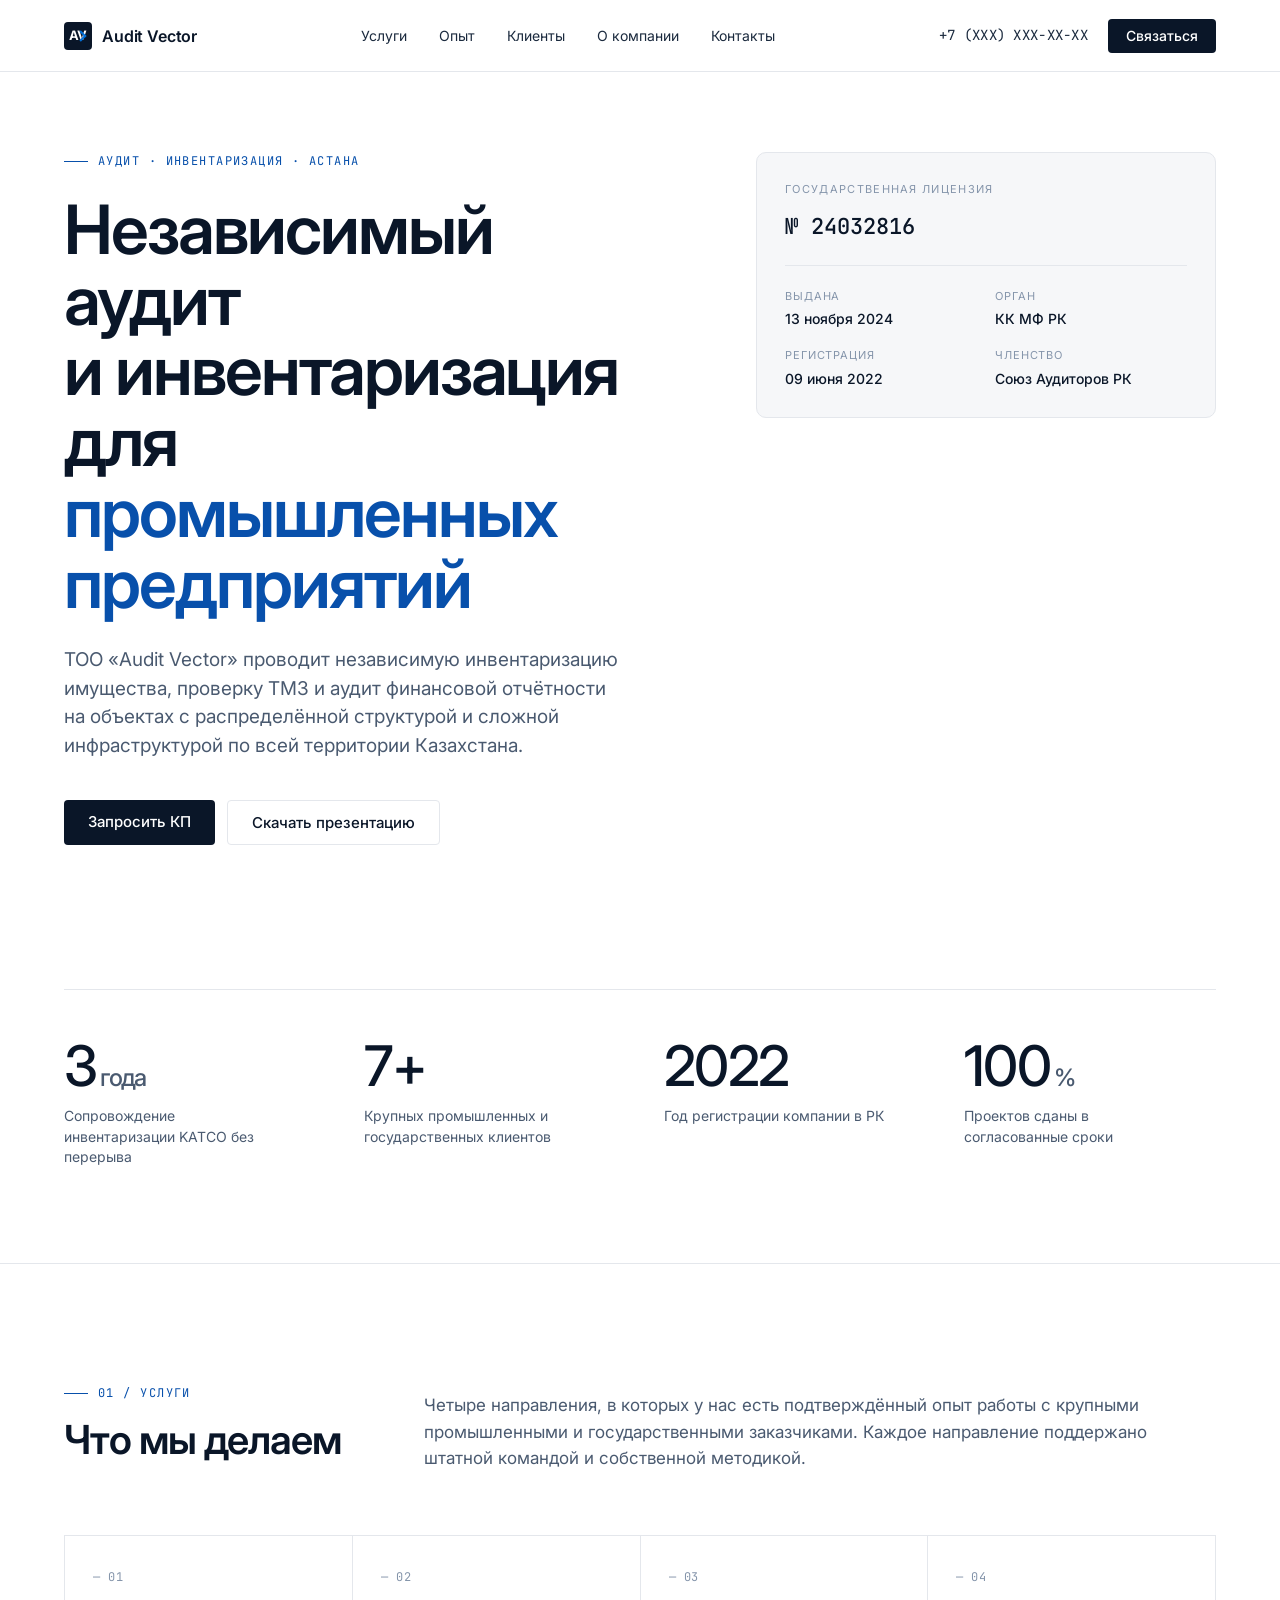
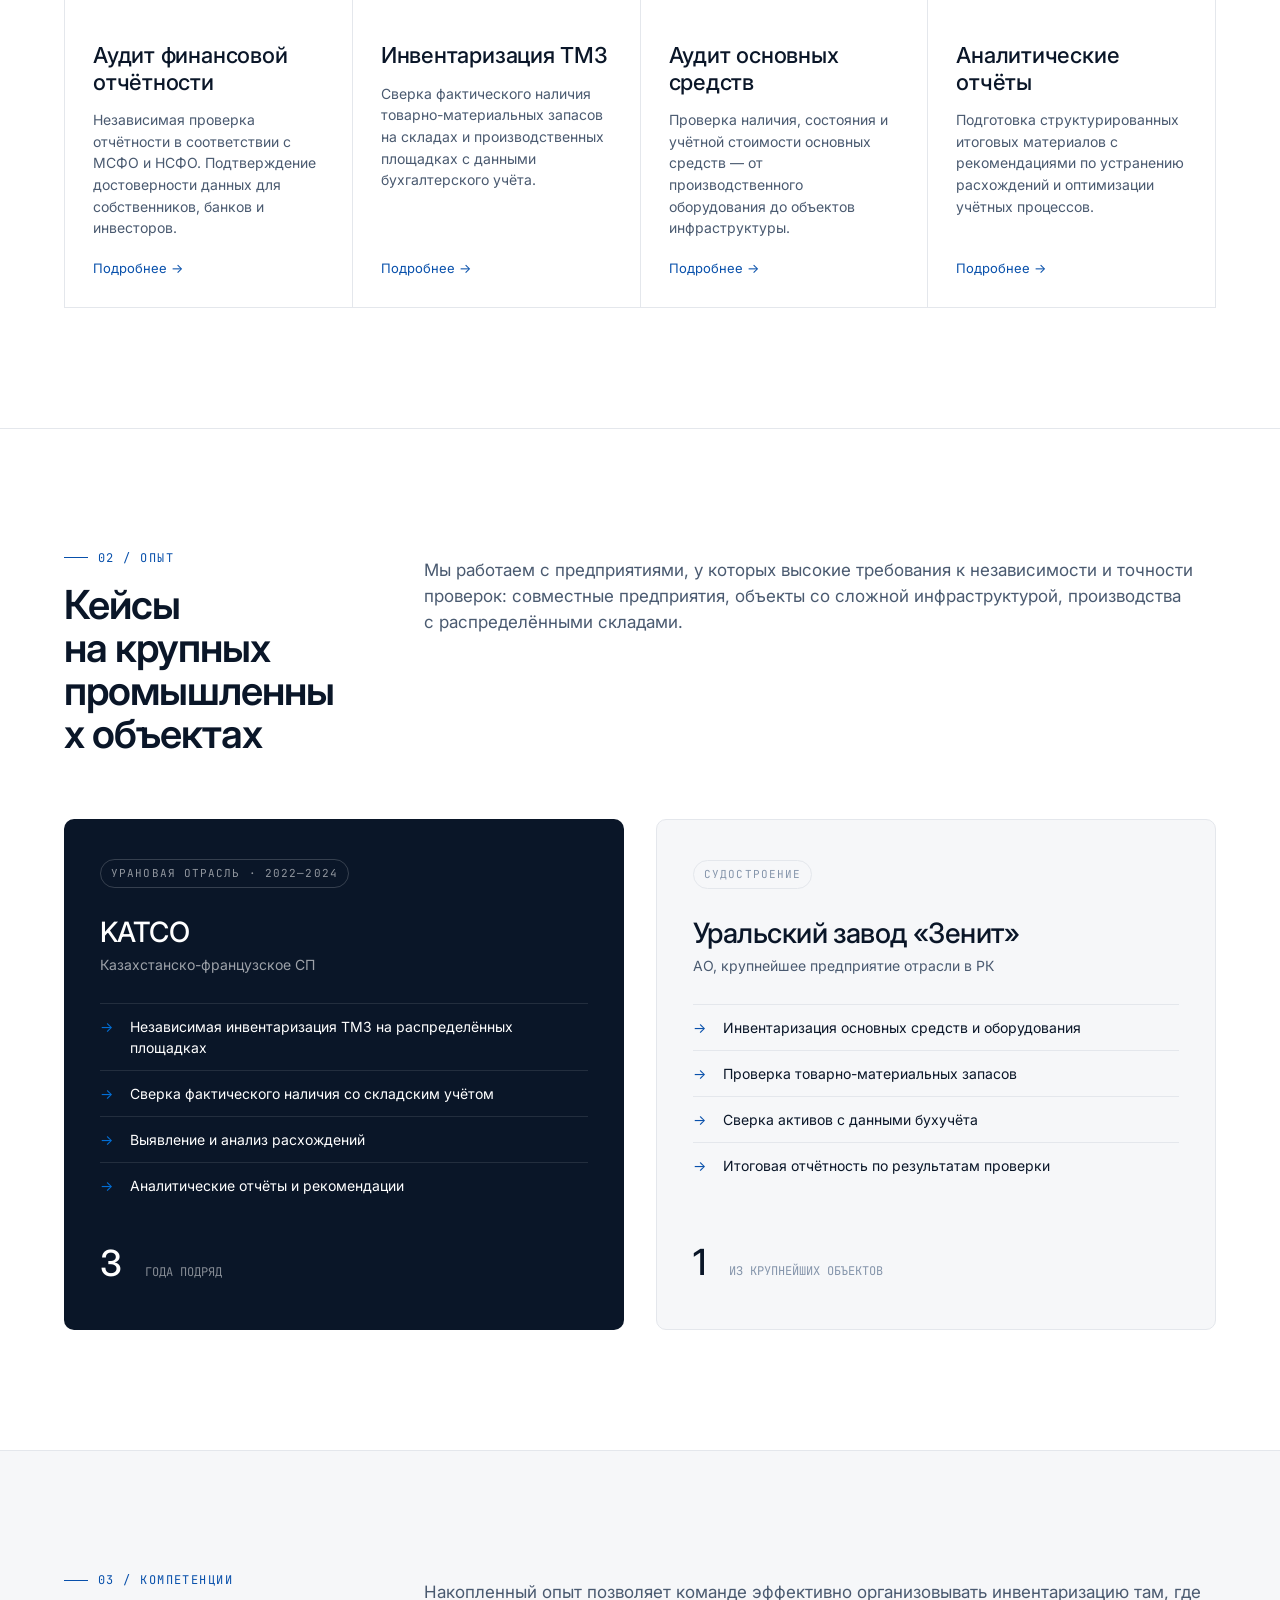
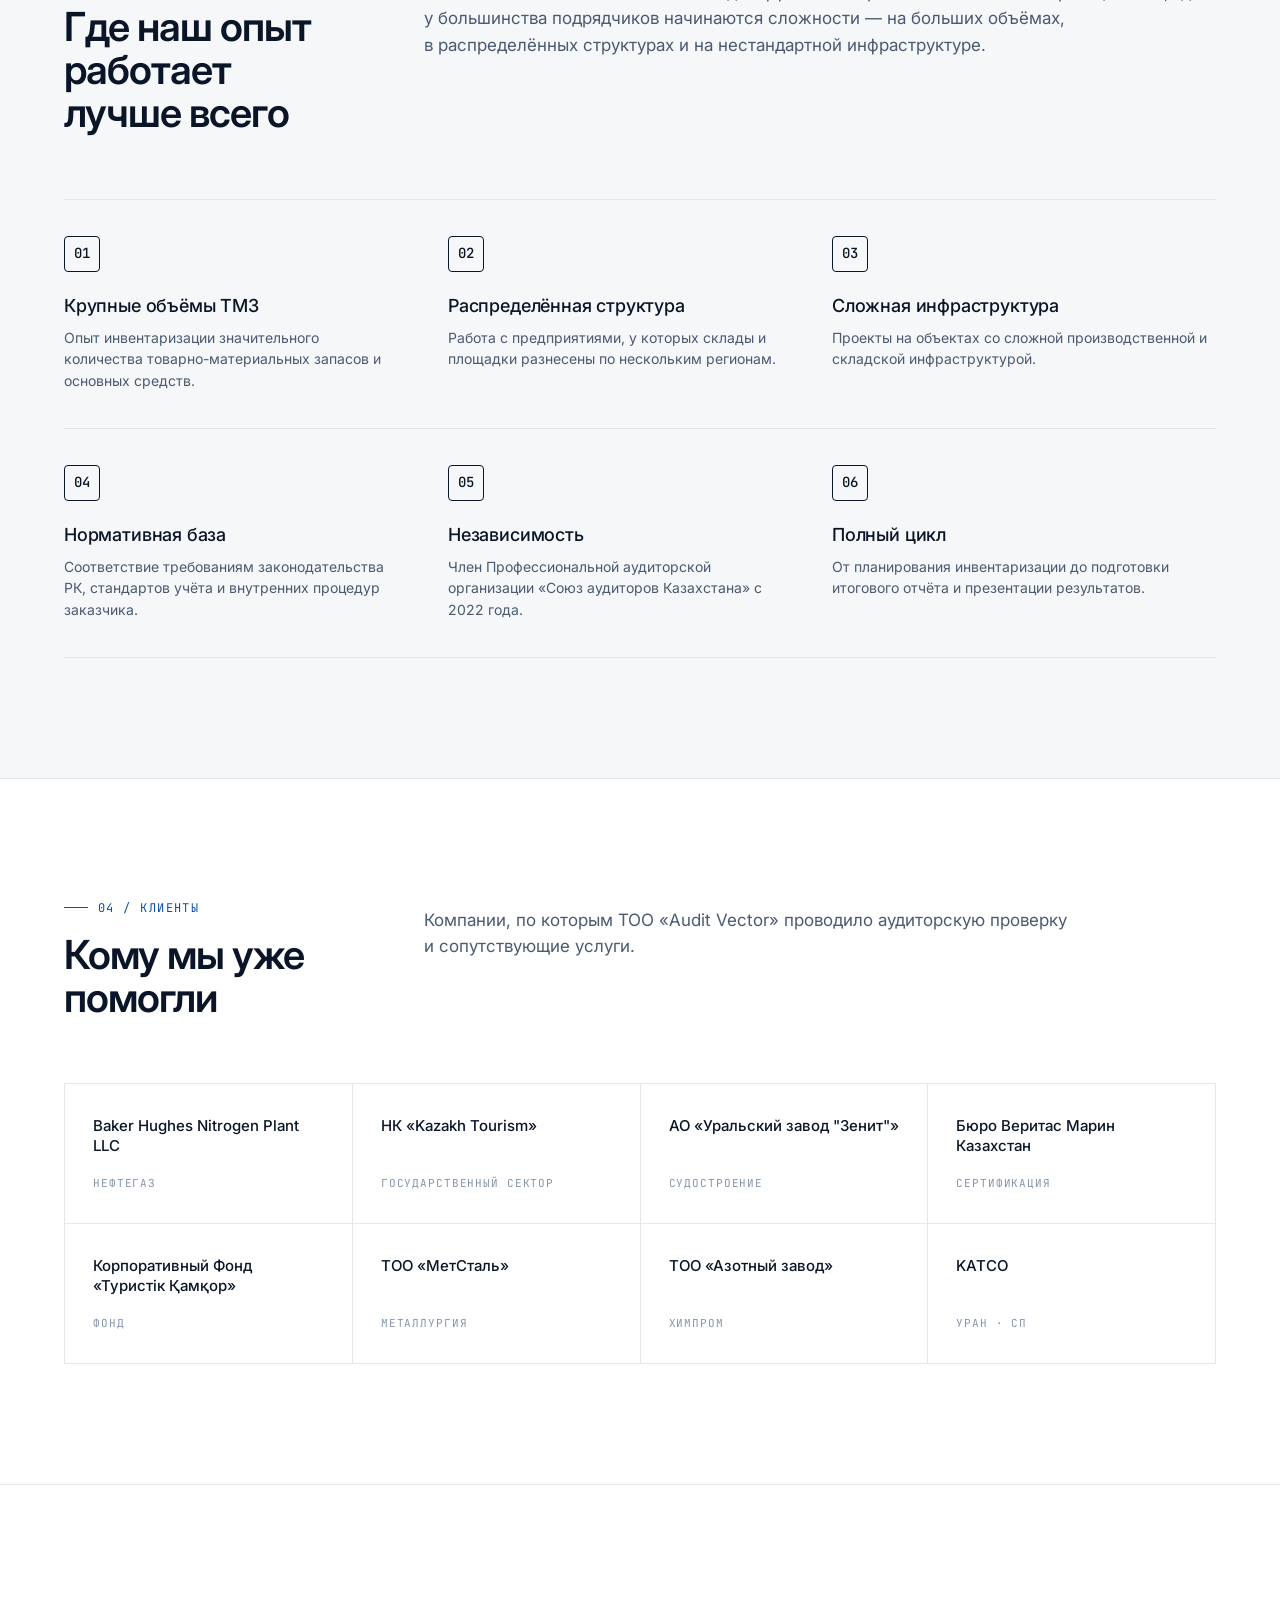
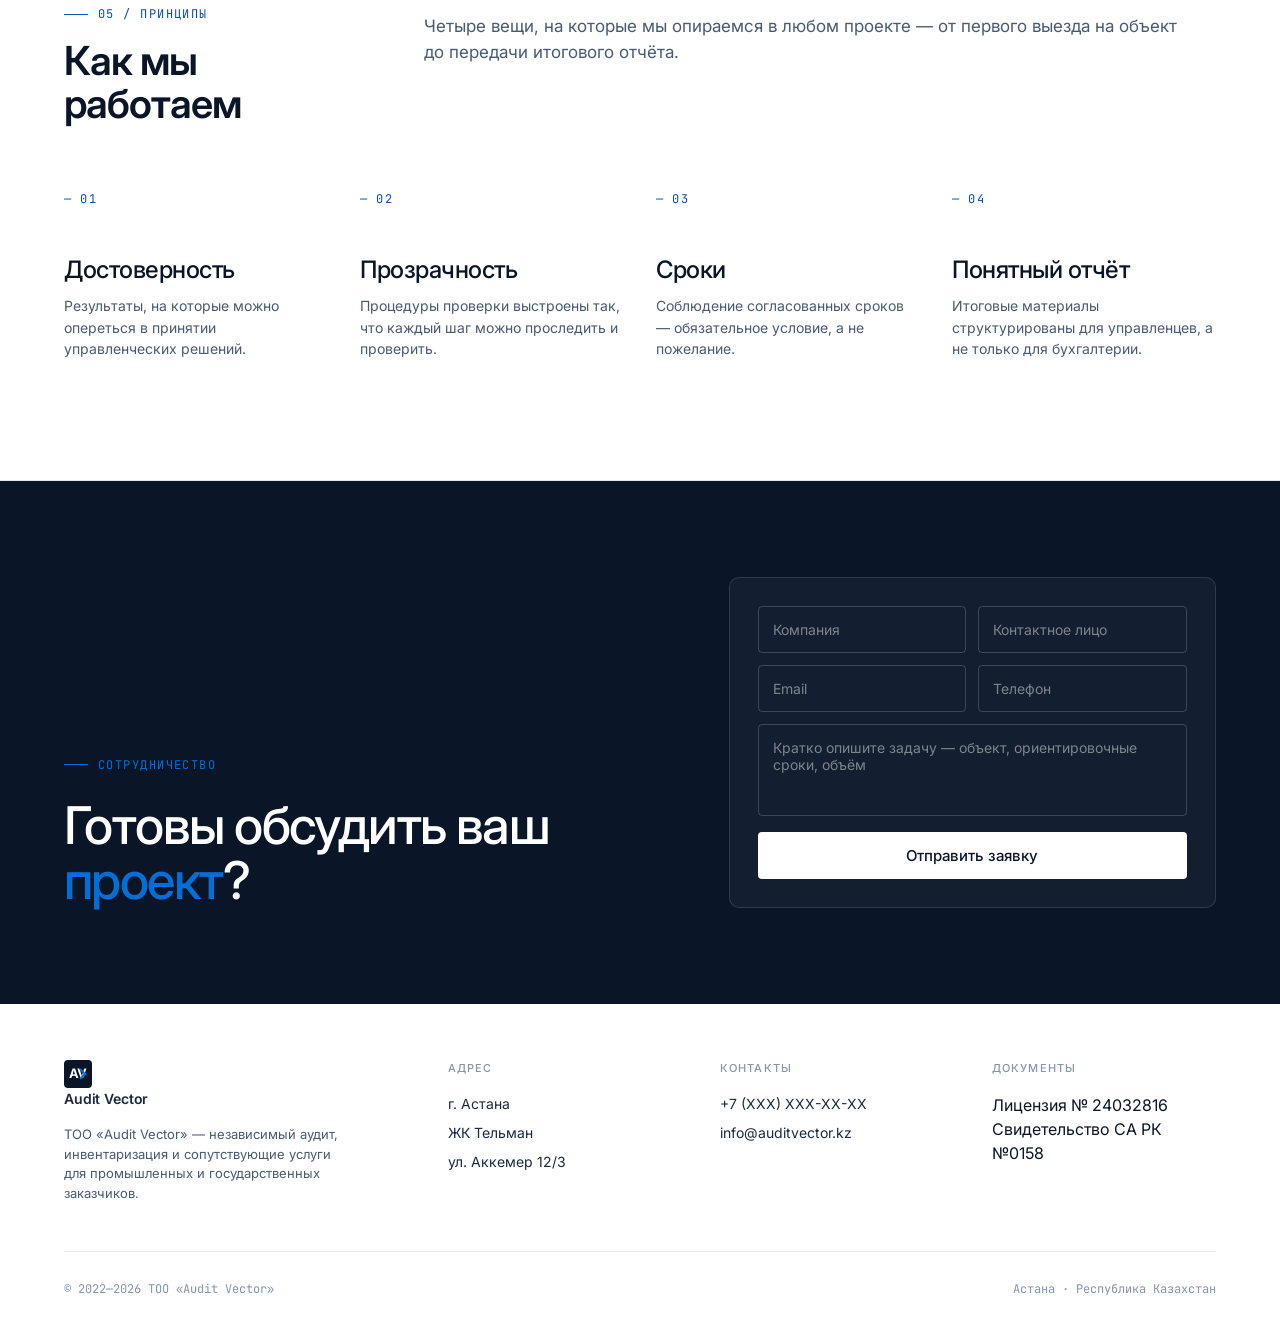
==== index.html @ fa6d263d "Add production landing page for Audit Vector" ====
<!doctype html>
<html lang="ru">
<head>
<meta charset="utf-8" />
<meta name="viewport" content="width=device-width, initial-scale=1" />
<title>Audit Vector — Независимый аудит и инвентаризация</title>
<meta name="description" content="ТОО «Audit Vector» — независимая инвентаризация имущества, проверка ТМЗ и аудит финансовой отчётности на крупных промышленных объектах в Казахстане." />
<link rel="preconnect" href="https://fonts.googleapis.com">
<link rel="preconnect" href="https://fonts.gstatic.com" crossorigin>
<link rel="stylesheet" href="https://fonts.googleapis.com/css2?family=Inter:wght@400;500;600;700&family=JetBrains+Mono:wght@400;500&display=swap">
<style>
/* ============ TOKENS ============ */
:root {
  --ink:       #0A1628;
  --ink-2:     #1B2A3E;
  --ink-3:     #4A5A70;
  --ink-4:     #8595AB;
  --line:      #E4E7EC;
  --line-2:    #F0F2F5;
  --bg:        #FFFFFF;
  --surface:   #F6F7F9;
  --surface-2: #ECEFF3;
  --brand:     oklch(0.45 0.16 258);
  --brand-2:   oklch(0.55 0.18 255);
  --brand-soft:oklch(0.96 0.02 258);
  --radius:    4px;
  --radius-lg: 10px;
}

/* ============ RESET ============ */
*, *::before, *::after { box-sizing: border-box; margin: 0; padding: 0; }
html { scroll-behavior: smooth; }
body {
  font-family: 'Inter', system-ui, sans-serif;
  font-size: 16px;
  line-height: 1.5;
  color: var(--ink);
  background: var(--bg);
  -webkit-font-smoothing: antialiased;
}
a { color: inherit; text-decoration: none; }
ul { list-style: none; }
button { cursor: pointer; font-family: inherit; }
img { display: block; max-width: 100%; }

.mono {
  font-family: 'JetBrains Mono', ui-monospace, monospace;
  font-feature-settings: "ss01";
  letter-spacing: 0.02em;
}

/* ============ SHARED COMPONENTS ============ */
.eyebrow {
  font-family: 'JetBrains Mono', monospace;
  font-size: 12px;
  color: var(--brand);
  text-transform: uppercase;
  letter-spacing: 0.12em;
  display: flex;
  align-items: center;
  gap: 10px;
}
.eyebrow::before {
  content: "";
  width: 24px;
  height: 1px;
  background: var(--brand);
  flex-shrink: 0;
}

.btn-primary {
  background: var(--ink);
  color: #fff;
  font-size: 14px;
  font-weight: 500;
  padding: 10px 18px;
  border-radius: var(--radius);
  border: none;
  line-height: 1;
  transition: opacity 0.15s;
}
.btn-primary:hover { opacity: 0.85; }

.btn-ghost {
  background: transparent;
  color: var(--ink);
  font-size: 14px;
  font-weight: 500;
  padding: 10px 18px;
  border-radius: var(--radius);
  border: 1px solid var(--line);
  line-height: 1;
  transition: border-color 0.15s;
}
.btn-ghost:hover { border-color: var(--ink-3); }

.logo {
  display: flex;
  align-items: center;
  gap: 10px;
  font-weight: 600;
  font-size: 16px;
  letter-spacing: -0.01em;
  white-space: nowrap;
}
.logo .mark {
  width: 28px;
  height: 28px;
  background: var(--ink);
  border-radius: 4px;
  display: grid;
  place-items: center;
  color: #fff;
  font-weight: 700;
  font-size: 13px;
  letter-spacing: -0.04em;
  position: relative;
  flex-shrink: 0;
}
.logo .mark::after {
  content: "";
  position: absolute;
  width: 8px;
  height: 8px;
  border-right: 2px solid var(--brand-2);
  border-top: 2px solid var(--brand-2);
  transform: rotate(45deg) translate(2px, -2px);
}

/* ============ HEADER ============ */
.site-header {
  height: 72px;
  border-bottom: 1px solid var(--line);
  padding: 0 64px;
  display: flex;
  align-items: center;
  justify-content: space-between;
  background: var(--bg);
  position: sticky;
  top: 0;
  z-index: 100;
}

.site-nav {
  display: flex;
  gap: 32px;
  font-size: 14px;
  color: var(--ink-2);
}
.site-nav a:hover { color: var(--brand); }

.header-right {
  display: flex;
  align-items: center;
  gap: 20px;
}
.header-phone {
  font-size: 14px;
  color: var(--ink-2);
  font-variant-numeric: tabular-nums;
  font-family: 'JetBrains Mono', monospace;
}

.mobile-burger {
  display: none;
  width: 36px;
  height: 36px;
  border-radius: var(--radius);
  border: 1px solid var(--line);
  background: var(--bg);
  flex-direction: column;
  align-items: center;
  justify-content: center;
  gap: 4px;
}
.mobile-burger span {
  display: block;
  width: 16px;
  height: 1.5px;
  background: var(--ink);
}

/* ============ HERO ============ */
.hero {
  padding: 80px 64px 96px;
  display: grid;
  grid-template-columns: minmax(0, 1fr) 460px;
  gap: 80px;
  border-bottom: 1px solid var(--line);
}

.hero-eyebrow { margin-bottom: 24px; }

.hero h1 {
  font-size: 68px;
  line-height: 1.04;
  letter-spacing: -0.03em;
  font-weight: 600;
  margin-bottom: 28px;
  text-wrap: balance;
}
.hero h1 em {
  font-style: normal;
  color: var(--brand);
}

.hero .lead {
  font-size: 19px;
  line-height: 1.5;
  color: var(--ink-3);
  max-width: 580px;
  margin-bottom: 40px;
}

.hero-ctas {
  display: flex;
  gap: 12px;
}
.hero-ctas .btn-primary,
.hero-ctas .btn-ghost {
  padding: 14px 24px;
  font-size: 15px;
}

/* License card */
.lic-card {
  border: 1px solid var(--line);
  border-radius: var(--radius-lg);
  padding: 28px;
  background: var(--surface);
  align-self: start;
}
.lic-card .lbl {
  font-size: 11px;
  color: var(--ink-4);
  text-transform: uppercase;
  letter-spacing: 0.12em;
  margin-bottom: 12px;
}
.lic-card .num {
  font-family: 'JetBrains Mono', monospace;
  font-size: 22px;
  font-weight: 500;
}
.lic-rows {
  display: grid;
  grid-template-columns: 1fr 1fr;
  gap: 18px;
  margin-top: 22px;
  padding-top: 22px;
  border-top: 1px solid var(--line);
}
.lic-rows .k {
  font-size: 11px;
  color: var(--ink-4);
  text-transform: uppercase;
  letter-spacing: 0.08em;
  margin-bottom: 4px;
}
.lic-rows .v {
  font-size: 14px;
  color: var(--ink);
  font-weight: 500;
}

/* Stats row */
.hero-stats {
  margin-top: 64px;
  padding-top: 48px;
  border-top: 1px solid var(--line);
  display: grid;
  grid-template-columns: repeat(4, 1fr);
  gap: 48px;
  grid-column: 1 / -1;
}
.stat .n {
  font-size: 56px;
  font-weight: 500;
  letter-spacing: -0.03em;
  line-height: 1;
}
.stat .n .unit {
  font-size: 24px;
  color: var(--ink-3);
  margin-left: 4px;
}
.stat .lbl {
  margin-top: 12px;
  font-size: 14px;
  color: var(--ink-3);
  max-width: 220px;
  line-height: 1.45;
}

/* ============ SECTION BASE ============ */
.section {
  padding: 120px 64px;
  border-bottom: 1px solid var(--line);
}

.section-head {
  display: grid;
  grid-template-columns: 280px minmax(0, 1fr);
  gap: 80px;
  margin-bottom: 64px;
}
.section-head .eyebrow { margin-bottom: 16px; }
.section-head h2 {
  font-size: 40px;
  line-height: 1.08;
  letter-spacing: -0.025em;
  font-weight: 600;
  overflow-wrap: break-word;
}
.section-head .desc {
  font-size: 17px;
  color: var(--ink-3);
  line-height: 1.55;
  padding-top: 8px;
}

/* ============ SERVICES ============ */
.services-grid {
  display: grid;
  grid-template-columns: repeat(4, 1fr);
  border-top: 1px solid var(--line);
  border-left: 1px solid var(--line);
}
.service-card {
  padding: 32px 28px 28px;
  border-right: 1px solid var(--line);
  border-bottom: 1px solid var(--line);
  display: flex;
  flex-direction: column;
  min-height: 280px;
}
.service-card .num {
  font-family: 'JetBrains Mono', monospace;
  font-size: 12px;
  color: var(--ink-4);
  letter-spacing: 0.05em;
}
.service-card h3 {
  font-size: 22px;
  font-weight: 500;
  letter-spacing: -0.01em;
  margin: 56px 0 14px;
  line-height: 1.2;
}
.service-card p {
  font-size: 14px;
  color: var(--ink-3);
  line-height: 1.55;
  flex: 1;
}
.service-card .more {
  margin-top: 20px;
  font-size: 13px;
  color: var(--brand);
  display: flex;
  align-items: center;
  gap: 6px;
}

/* ============ CASES ============ */
.cases-grid {
  display: grid;
  grid-template-columns: 1fr 1fr;
  gap: 32px;
}
.case-card {
  background: var(--ink);
  color: #fff;
  border-radius: var(--radius-lg);
  padding: 40px 36px;
  display: flex;
  flex-direction: column;
  min-height: 380px;
}
.case-card.light {
  background: var(--surface);
  color: var(--ink);
  border: 1px solid var(--line);
}
.case-card .tag {
  font-family: 'JetBrains Mono', monospace;
  font-size: 11px;
  letter-spacing: 0.1em;
  text-transform: uppercase;
  color: rgba(255,255,255,0.55);
  border: 1px solid rgba(255,255,255,0.18);
  padding: 5px 10px;
  border-radius: 999px;
  align-self: flex-start;
}
.case-card.light .tag { color: var(--ink-4); border-color: var(--line); }

.case-card h3 {
  font-size: 28px;
  font-weight: 500;
  letter-spacing: -0.02em;
  margin: 28px 0 6px;
  line-height: 1.15;
}
.case-card .sub {
  font-size: 14px;
  color: rgba(255,255,255,0.6);
  margin-bottom: 28px;
}
.case-card.light .sub { color: var(--ink-3); }

.case-card ul { }
.case-card li {
  font-size: 14px;
  line-height: 1.5;
  padding: 12px 0;
  border-top: 1px solid rgba(255,255,255,0.1);
  display: grid;
  grid-template-columns: 22px 1fr;
  gap: 8px;
}
.case-card.light li { border-top-color: var(--line); }
.case-card li::before {
  content: "→";
  color: var(--brand-2);
  font-size: 14px;
}
.case-card.light li::before { color: var(--brand); }

.case-card .meta {
  margin-top: auto;
  padding-top: 28px;
  display: flex;
  align-items: baseline;
  gap: 24px;
  font-family: 'JetBrains Mono', monospace;
  font-size: 12px;
  color: rgba(255,255,255,0.5);
}
.case-card.light .meta { color: var(--ink-4); }
.case-card .meta .big {
  font-family: 'Inter', sans-serif;
  font-size: 36px;
  font-weight: 500;
  color: #fff;
  letter-spacing: -0.02em;
}
.case-card.light .meta .big { color: var(--ink); }

/* ============ COMPETENCIES ============ */
.comp-section { background: var(--surface); }
.comp-grid {
  display: grid;
  grid-template-columns: repeat(3, 1fr);
  border-top: 1px solid var(--line);
}
.comp-item {
  padding: 36px 48px 36px 0;
  border-bottom: 1px solid var(--line);
}
.comp-item:nth-child(3n) { padding-right: 0; }
.comp-item .ico {
  width: 36px;
  height: 36px;
  border: 1px solid var(--ink);
  border-radius: 4px;
  display: grid;
  place-items: center;
  margin-bottom: 20px;
  font-family: 'JetBrains Mono', monospace;
  font-size: 14px;
  font-weight: 500;
}
.comp-item h4 {
  font-size: 18px;
  font-weight: 500;
  margin-bottom: 8px;
  letter-spacing: -0.01em;
}
.comp-item p {
  font-size: 14px;
  color: var(--ink-3);
  line-height: 1.55;
}

/* ============ CLIENTS ============ */
.clients-grid {
  display: grid;
  grid-template-columns: repeat(4, 1fr);
  border-top: 1px solid var(--line);
  border-left: 1px solid var(--line);
}
.client-cell {
  padding: 32px 28px;
  border-right: 1px solid var(--line);
  border-bottom: 1px solid var(--line);
  min-height: 140px;
  display: flex;
  flex-direction: column;
  justify-content: space-between;
}
.client-cell .name {
  font-size: 15px;
  font-weight: 500;
  line-height: 1.35;
  color: var(--ink);
}
.client-cell .ind {
  font-family: 'JetBrains Mono', monospace;
  font-size: 11px;
  color: var(--ink-4);
  text-transform: uppercase;
  letter-spacing: 0.08em;
  margin-top: 12px;
}

/* ============ PRINCIPLES ============ */
.princ-grid {
  display: grid;
  grid-template-columns: repeat(4, 1fr);
  gap: 32px;
}
.princ-item .num {
  font-family: 'JetBrains Mono', monospace;
  font-size: 12px;
  color: var(--brand);
  letter-spacing: 0.1em;
}
.princ-item h4 {
  font-size: 24px;
  font-weight: 500;
  letter-spacing: -0.02em;
  margin: 48px 0 12px;
  line-height: 1.15;
}
.princ-item p {
  font-size: 14px;
  color: var(--ink-3);
  line-height: 1.55;
}

/* ============ CTA ============ */
.cta-section {
  background: var(--ink);
  color: #fff;
  padding: 96px 64px;
}
.cta-inner {
  display: grid;
  grid-template-columns: minmax(0, 1.2fr) minmax(0, 1fr);
  gap: 80px;
  align-items: end;
}
.cta-section .eyebrow { color: var(--brand-2); }
.cta-section .eyebrow::before { background: var(--brand-2); }
.cta-inner h2 {
  font-size: 52px;
  line-height: 1.06;
  letter-spacing: -0.03em;
  font-weight: 500;
  margin-top: 24px;
  overflow-wrap: break-word;
}
.cta-inner h2 em { font-style: normal; color: var(--brand-2); }

.cta-form {
  background: rgba(255,255,255,0.04);
  border: 1px solid rgba(255,255,255,0.12);
  border-radius: var(--radius-lg);
  padding: 28px;
}
.cta-form .row {
  display: grid;
  grid-template-columns: 1fr 1fr;
  gap: 12px;
  margin-bottom: 12px;
}
.cta-form input,
.cta-form textarea {
  width: 100%;
  background: transparent;
  border: 1px solid rgba(255,255,255,0.18);
  color: #fff;
  font-family: 'Inter', sans-serif;
  font-size: 14px;
  padding: 14px;
  border-radius: var(--radius);
  outline: none;
  transition: border-color 0.15s;
}
.cta-form input:focus,
.cta-form textarea:focus { border-color: rgba(255,255,255,0.4); }
.cta-form input::placeholder,
.cta-form textarea::placeholder { color: rgba(255,255,255,0.45); }
.cta-form textarea {
  resize: none;
  height: 92px;
  margin-bottom: 16px;
  display: block;
}
.cta-form button {
  width: 100%;
  background: #fff;
  color: var(--ink);
  font-family: 'Inter', sans-serif;
  font-size: 15px;
  font-weight: 500;
  padding: 14px;
  border-radius: var(--radius);
  border: none;
  transition: opacity 0.15s;
}
.cta-form button:hover { opacity: 0.9; }

/* ============ FOOTER ============ */
.site-footer {
  padding: 56px 64px 40px;
  background: var(--bg);
}
.footer-top {
  display: grid;
  grid-template-columns: 1.5fr 1fr 1fr 1fr;
  gap: 48px;
  padding-bottom: 40px;
  border-bottom: 1px solid var(--line);
}
.footer-col h5 {
  font-size: 11px;
  text-transform: uppercase;
  letter-spacing: 0.1em;
  color: var(--ink-4);
  font-weight: 500;
  margin-bottom: 16px;
}
.footer-col p,
.footer-col a {
  display: block;
  font-size: 14px;
  color: var(--ink-2);
  margin-bottom: 8px;
}
.footer-col a:hover { color: var(--brand); }
.footer-col .tagline {
  margin-top: 16px;
  color: var(--ink-3);
  font-size: 13px;
  max-width: 320px;
  line-height: 1.5;
}

.footer-bot {
  padding-top: 28px;
  display: flex;
  justify-content: space-between;
  font-size: 12px;
  color: var(--ink-4);
  font-family: 'JetBrains Mono', monospace;
}

/* ============ MOBILE NAV DRAWER ============ */
.nav-drawer {
  display: none;
  position: fixed;
  inset: 0;
  z-index: 200;
}
.nav-drawer.open { display: block; }
.nav-drawer-backdrop {
  position: absolute;
  inset: 0;
  background: rgba(10,22,40,0.5);
}
.nav-drawer-panel {
  position: absolute;
  top: 0;
  right: 0;
  bottom: 0;
  width: 280px;
  background: var(--bg);
  padding: 24px 20px;
  display: flex;
  flex-direction: column;
  gap: 8px;
}
.nav-drawer-close {
  align-self: flex-end;
  width: 36px;
  height: 36px;
  border-radius: var(--radius);
  border: 1px solid var(--line);
  background: var(--bg);
  font-size: 18px;
  color: var(--ink);
  display: grid;
  place-items: center;
  margin-bottom: 16px;
}
.nav-drawer-panel a {
  font-size: 18px;
  font-weight: 500;
  color: var(--ink);
  padding: 12px 0;
  border-bottom: 1px solid var(--line-2);
}
.nav-drawer-panel a:last-of-type { border-bottom: none; }
.nav-drawer-panel a:hover { color: var(--brand); }

/* ============ RESPONSIVE ============ */
@media (max-width: 1024px) {
  .site-header { padding: 0 32px; }
  .site-nav { gap: 20px; }

  .hero { padding: 60px 32px 72px; gap: 48px; }
  .hero h1 { font-size: 52px; }

  .section { padding: 80px 32px; }
  .section-head { grid-template-columns: 220px minmax(0,1fr); gap: 48px; }

  .services-grid { grid-template-columns: repeat(2, 1fr); }
  .hero-stats { grid-template-columns: repeat(2, 1fr); }
  .princ-grid { grid-template-columns: repeat(2, 1fr); }
  .footer-top { grid-template-columns: 1fr 1fr; }
  .site-footer { padding: 40px 32px; }
  .cta-section { padding: 72px 32px; }
}

@media (max-width: 768px) {
  .site-header {
    height: 56px;
    padding: 0 20px;
  }
  .site-nav,
  .header-phone,
  .header-cta { display: none; }
  .mobile-burger { display: flex; }

  .hero {
    padding: 32px 20px 40px;
    grid-template-columns: 1fr;
    gap: 0;
  }
  .hero h1 {
    font-size: 34px;
    line-height: 1.08;
    letter-spacing: -0.025em;
    margin: 16px 0;
  }
  .hero .lead {
    font-size: 15px;
    margin-bottom: 24px;
  }
  .hero-ctas { display: grid; gap: 8px; }
  .hero-ctas .btn-primary,
  .hero-ctas .btn-ghost {
    padding: 14px 18px;
    font-size: 15px;
    text-align: center;
    width: 100%;
  }

  .lic-card {
    margin-top: 28px;
    padding: 20px;
  }
  .lic-card .num { font-size: 18px; }
  .lic-rows .k,
  .lic-card .lbl { font-size: 10px; }
  .lic-rows .v { font-size: 13px; }
  .lic-rows { gap: 16px; margin-top: 16px; padding-top: 16px; }

  .hero-stats {
    grid-template-columns: 1fr 1fr;
    gap: 0;
    margin-top: 0;
    padding-top: 0;
    border-top: none;
    border-top: 1px solid var(--line);
  }
  .stat {
    padding: 24px 20px;
    border-bottom: 1px solid var(--line);
  }
  .stat:nth-child(odd) { border-right: 1px solid var(--line); }
  .stat .n { font-size: 36px; }
  .stat .n .unit { font-size: 16px; }
  .stat .lbl { font-size: 12px; margin-top: 8px; }

  .section { padding: 56px 20px; }
  .section-head {
    grid-template-columns: 1fr;
    gap: 16px;
    margin-bottom: 28px;
  }
  .section-head h2 { font-size: 30px; }
  .section-head .desc { font-size: 14px; padding-top: 0; }

  .services-grid { grid-template-columns: 1fr; }
  .service-card { min-height: auto; padding: 24px 0; border-right: none; }
  .service-card h3 { font-size: 18px; margin: 0 0 6px; }
  .service-card p { font-size: 13px; }
  .service-card .more { display: none; }
  /* Mobile services as list */
  .services-grid {
    border-left: none;
    border-top: none;
  }
  .service-card {
    border-bottom: 1px solid var(--line);
    display: grid;
    grid-template-columns: 36px 1fr 16px;
    gap: 16px;
    align-items: start;
    padding: 24px 0;
    border-right: none;
    min-height: 0;
  }
  .service-card .num { padding-top: 4px; }
  .service-card h3 { margin: 0 0 6px; }
  .service-card .more {
    display: block;
    margin-top: 4px;
    color: var(--brand);
    font-size: 16px;
  }

  .cases-grid { grid-template-columns: 1fr; gap: 16px; }
  .case-card { padding: 28px 24px; min-height: auto; }
  .case-card h3 { font-size: 22px; margin: 18px 0 4px; }
  .case-card .sub { font-size: 13px; margin-bottom: 20px; }
  .case-card li { font-size: 13px; padding: 10px 0; }
  .case-card .meta .big { font-size: 28px; }

  .comp-grid { grid-template-columns: 1fr; }
  .comp-item {
    padding: 24px 0;
    display: grid;
    grid-template-columns: 36px 1fr;
    gap: 16px;
    align-items: start;
  }
  .comp-item .ico { margin-bottom: 0; }
  .comp-item h4 { font-size: 16px; margin: 4px 0 4px; }
  .comp-item p { font-size: 13px; }

  .clients-grid { grid-template-columns: 1fr 1fr; }
  .client-cell { padding: 18px 16px; min-height: 100px; }
  .client-cell .name { font-size: 13px; }
  .client-cell .ind { font-size: 10px; }

  .princ-grid { grid-template-columns: 1fr; gap: 0; }
  .princ-item { padding: 24px 0; border-bottom: 1px solid var(--line); }
  .princ-item:last-child { border-bottom: none; }
  .princ-item h4 { font-size: 20px; margin: 16px 0 6px; }
  .princ-item p { font-size: 13px; }

  .cta-section { padding: 56px 20px; }
  .cta-inner {
    grid-template-columns: 1fr;
    gap: 32px;
  }
  .cta-inner h2 { font-size: 32px; margin-top: 12px; }
  .cta-form { padding: 0; background: transparent; border: none; border-radius: 0; }
  .cta-form .row { grid-template-columns: 1fr; gap: 8px; }
  .cta-form input,
  .cta-form textarea { padding: 12px 14px; margin-bottom: 8px; }
  .cta-form textarea { height: 80px; }

  .site-footer { padding: 32px 20px 24px; }
  .footer-top { grid-template-columns: 1fr; gap: 0; }
  .footer-col { padding: 16px 0; border-bottom: 1px solid var(--line); }
  .footer-col:last-child { border-bottom: none; }
  .footer-col h5 { font-size: 10px; margin-bottom: 10px; }
  .footer-col p,
  .footer-col a { font-size: 13px; }
  .footer-bot {
    flex-direction: column;
    gap: 4px;
    font-size: 10px;
    padding-top: 16px;
  }
}
</style>
</head>
<body>

<!-- ====== NAV DRAWER (MOBILE) ====== -->
<div class="nav-drawer" id="navDrawer" aria-hidden="true">
  <div class="nav-drawer-backdrop" id="drawerBackdrop"></div>
  <nav class="nav-drawer-panel">
    <button class="nav-drawer-close" id="drawerClose" aria-label="Закрыть">✕</button>
    <a href="#services">Услуги</a>
    <a href="#cases">Опыт</a>
    <a href="#clients">Клиенты</a>
    <a href="#about">О компании</a>
    <a href="#contact">Контакты</a>
  </nav>
</div>

<!-- ====== HEADER ====== -->
<header class="site-header">
  <a href="/" class="logo" aria-label="Audit Vector — на главную">
    <div class="mark" aria-hidden="true">AV</div>
    <span>Audit Vector</span>
  </a>

  <nav class="site-nav" aria-label="Основная навигация">
    <a href="#services">Услуги</a>
    <a href="#cases">Опыт</a>
    <a href="#clients">Клиенты</a>
    <a href="#about">О компании</a>
    <a href="#contact">Контакты</a>
  </nav>

  <div class="header-right">
    <span class="header-phone mono">+7 (XXX) XXX-XX-XX</span>
    <a href="#contact" class="btn-primary header-cta">Связаться</a>
    <button class="mobile-burger" id="burgerBtn" aria-label="Открыть меню" aria-expanded="false">
      <span></span><span></span><span></span>
    </button>
  </div>
</header>

<!-- ====== HERO ====== -->
<section class="hero">
  <div class="hero-main">
    <div class="eyebrow hero-eyebrow">Аудит · Инвентаризация · Астана</div>
    <h1>Независимый аудит и&nbsp;инвентаризация для <em>промышленных предприятий</em></h1>
    <p class="lead">ТОО «Audit Vector» проводит независимую инвентаризацию имущества, проверку ТМЗ и&nbsp;аудит финансовой отчётности на&nbsp;объектах с&nbsp;распределённой структурой и&nbsp;сложной инфраструктурой по&nbsp;всей территории Казахстана.</p>
    <div class="hero-ctas">
      <a href="#contact" class="btn-primary">Запросить КП</a>
      <button class="btn-ghost">Скачать презентацию</button>
    </div>
  </div>

  <aside class="lic-card" aria-label="Государственная лицензия">
    <div class="lbl">Государственная лицензия</div>
    <div class="num">№&nbsp;24032816</div>
    <div class="lic-rows">
      <div>
        <div class="k">Выдана</div>
        <div class="v">13 ноября 2024</div>
      </div>
      <div>
        <div class="k">Орган</div>
        <div class="v">КК МФ РК</div>
      </div>
      <div>
        <div class="k">Регистрация</div>
        <div class="v">09 июня 2022</div>
      </div>
      <div>
        <div class="k">Членство</div>
        <div class="v">Союз Аудиторов&nbsp;РК</div>
      </div>
    </div>
  </aside>

  <div class="hero-stats">
    <div class="stat">
      <div class="n">3<span class="unit">года</span></div>
      <div class="lbl">Сопровождение инвентаризации KATCO без перерыва</div>
    </div>
    <div class="stat">
      <div class="n">7+</div>
      <div class="lbl">Крупных промышленных и государственных клиентов</div>
    </div>
    <div class="stat">
      <div class="n">2022</div>
      <div class="lbl">Год регистрации компании в РК</div>
    </div>
    <div class="stat">
      <div class="n">100<span class="unit">%</span></div>
      <div class="lbl">Проектов сданы в согласованные сроки</div>
    </div>
  </div>
</section>

<!-- ====== SERVICES ====== -->
<section class="section" id="services">
  <div class="section-head">
    <div>
      <div class="eyebrow">01 / Услуги</div>
      <h2>Что мы делаем</h2>
    </div>
    <p class="desc">Четыре направления, в&nbsp;которых у&nbsp;нас есть подтверждённый опыт работы с&nbsp;крупными промышленными и&nbsp;государственными заказчиками. Каждое направление поддержано штатной командой и&nbsp;собственной методикой.</p>
  </div>
  <div class="services-grid">
    <div class="service-card">
      <div class="num">— 01</div>
      <h3>Аудит финансовой отчётности</h3>
      <p>Независимая проверка отчётности в соответствии с МСФО и НСФО. Подтверждение достоверности данных для собственников, банков и инвесторов.</p>
      <div class="more">Подробнее →</div>
    </div>
    <div class="service-card">
      <div class="num">— 02</div>
      <h3>Инвентаризация ТМЗ</h3>
      <p>Сверка фактического наличия товарно-материальных запасов на складах и производственных площадках с данными бухгалтерского учёта.</p>
      <div class="more">Подробнее →</div>
    </div>
    <div class="service-card">
      <div class="num">— 03</div>
      <h3>Аудит основных средств</h3>
      <p>Проверка наличия, состояния и учётной стоимости основных средств — от производственного оборудования до объектов инфраструктуры.</p>
      <div class="more">Подробнее →</div>
    </div>
    <div class="service-card">
      <div class="num">— 04</div>
      <h3>Аналитические отчёты</h3>
      <p>Подготовка структурированных итоговых материалов с рекомендациями по устранению расхождений и оптимизации учётных процессов.</p>
      <div class="more">Подробнее →</div>
    </div>
  </div>
</section>

<!-- ====== CASES ====== -->
<section class="section" id="cases">
  <div class="section-head">
    <div>
      <div class="eyebrow">02 / Опыт</div>
      <h2>Кейсы на&nbsp;крупных промышленных объектах</h2>
    </div>
    <p class="desc">Мы работаем с&nbsp;предприятиями, у&nbsp;которых высокие требования к&nbsp;независимости и&nbsp;точности проверок: совместные предприятия, объекты со&nbsp;сложной инфраструктурой, производства с&nbsp;распределёнными складами.</p>
  </div>
  <div class="cases-grid">
    <article class="case-card">
      <span class="tag">Урановая отрасль · 2022—2024</span>
      <h3>KATCO</h3>
      <div class="sub">Казахстанско-французское СП</div>
      <ul>
        <li><span>Независимая инвентаризация ТМЗ на распределённых площадках</span></li>
        <li><span>Сверка фактического наличия со складским учётом</span></li>
        <li><span>Выявление и анализ расхождений</span></li>
        <li><span>Аналитические отчёты и рекомендации</span></li>
      </ul>
      <div class="meta">
        <span class="big">3</span>
        <span>ГОДА ПОДРЯД</span>
      </div>
    </article>
    <article class="case-card light">
      <span class="tag">Судостроение</span>
      <h3>Уральский завод «Зенит»</h3>
      <div class="sub">АО, крупнейшее предприятие отрасли в РК</div>
      <ul>
        <li><span>Инвентаризация основных средств и оборудования</span></li>
        <li><span>Проверка товарно-материальных запасов</span></li>
        <li><span>Сверка активов с данными бухучёта</span></li>
        <li><span>Итоговая отчётность по результатам проверки</span></li>
      </ul>
      <div class="meta">
        <span class="big">1</span>
        <span>ИЗ КРУПНЕЙШИХ ОБЪЕКТОВ</span>
      </div>
    </article>
  </div>
</section>

<!-- ====== COMPETENCIES ====== -->
<section class="section comp-section">
  <div class="section-head">
    <div>
      <div class="eyebrow">03 / Компетенции</div>
      <h2>Где наш опыт работает лучше всего</h2>
    </div>
    <p class="desc">Накопленный опыт позволяет команде эффективно организовывать инвентаризацию там, где у&nbsp;большинства подрядчиков начинаются сложности — на&nbsp;больших объёмах, в&nbsp;распределённых структурах и&nbsp;на&nbsp;нестандартной инфраструктуре.</p>
  </div>
  <div class="comp-grid">
    <div class="comp-item">
      <div class="ico" aria-hidden="true">01</div>
      <h4>Крупные объёмы ТМЗ</h4>
      <p>Опыт инвентаризации значительного количества товарно-материальных запасов и основных средств.</p>
    </div>
    <div class="comp-item">
      <div class="ico" aria-hidden="true">02</div>
      <h4>Распределённая структура</h4>
      <p>Работа с предприятиями, у которых склады и площадки разнесены по нескольким регионам.</p>
    </div>
    <div class="comp-item">
      <div class="ico" aria-hidden="true">03</div>
      <h4>Сложная инфраструктура</h4>
      <p>Проекты на объектах со сложной производственной и складской инфраструктурой.</p>
    </div>
    <div class="comp-item">
      <div class="ico" aria-hidden="true">04</div>
      <h4>Нормативная база</h4>
      <p>Соответствие требованиям законодательства РК, стандартов учёта и внутренних процедур заказчика.</p>
    </div>
    <div class="comp-item">
      <div class="ico" aria-hidden="true">05</div>
      <h4>Независимость</h4>
      <p>Член Профессиональной аудиторской организации «Союз аудиторов Казахстана» с 2022 года.</p>
    </div>
    <div class="comp-item">
      <div class="ico" aria-hidden="true">06</div>
      <h4>Полный цикл</h4>
      <p>От планирования инвентаризации до подготовки итогового отчёта и презентации результатов.</p>
    </div>
  </div>
</section>

<!-- ====== CLIENTS ====== -->
<section class="section" id="clients">
  <div class="section-head">
    <div>
      <div class="eyebrow">04 / Клиенты</div>
      <h2>Кому мы&nbsp;уже помогли</h2>
    </div>
    <p class="desc">Компании, по&nbsp;которым ТОО «Audit Vector» проводило аудиторскую проверку и&nbsp;сопутствующие услуги.</p>
  </div>
  <div class="clients-grid">
    <div class="client-cell">
      <div class="name">Baker Hughes Nitrogen Plant LLC</div>
      <div class="ind">Нефтегаз</div>
    </div>
    <div class="client-cell">
      <div class="name">НК «Kazakh Tourism»</div>
      <div class="ind">Государственный сектор</div>
    </div>
    <div class="client-cell">
      <div class="name">АО «Уральский завод "Зенит"»</div>
      <div class="ind">Судостроение</div>
    </div>
    <div class="client-cell">
      <div class="name">Бюро Веритас Марин Казахстан</div>
      <div class="ind">Сертификация</div>
    </div>
    <div class="client-cell">
      <div class="name">Корпоративный Фонд «Туристік Қамқор»</div>
      <div class="ind">Фонд</div>
    </div>
    <div class="client-cell">
      <div class="name">ТОО «МетСталь»</div>
      <div class="ind">Металлургия</div>
    </div>
    <div class="client-cell">
      <div class="name">ТОО «Азотный завод»</div>
      <div class="ind">Химпром</div>
    </div>
    <div class="client-cell">
      <div class="name">KATCO</div>
      <div class="ind">Уран · СП</div>
    </div>
  </div>
</section>

<!-- ====== PRINCIPLES ====== -->
<section class="section" id="about">
  <div class="section-head">
    <div>
      <div class="eyebrow">05 / Принципы</div>
      <h2>Как мы работаем</h2>
    </div>
    <p class="desc">Четыре вещи, на&nbsp;которые мы&nbsp;опираемся в&nbsp;любом проекте — от&nbsp;первого выезда на&nbsp;объект до&nbsp;передачи итогового отчёта.</p>
  </div>
  <div class="princ-grid">
    <div class="princ-item">
      <div class="num">— 01</div>
      <h4>Достоверность</h4>
      <p>Результаты, на которые можно опереться в принятии управленческих решений.</p>
    </div>
    <div class="princ-item">
      <div class="num">— 02</div>
      <h4>Прозрачность</h4>
      <p>Процедуры проверки выстроены так, что каждый шаг можно проследить и проверить.</p>
    </div>
    <div class="princ-item">
      <div class="num">— 03</div>
      <h4>Сроки</h4>
      <p>Соблюдение согласованных сроков — обязательное условие, а не пожелание.</p>
    </div>
    <div class="princ-item">
      <div class="num">— 04</div>
      <h4>Понятный отчёт</h4>
      <p>Итоговые материалы структурированы для управленцев, а не только для бухгалтерии.</p>
    </div>
  </div>
</section>

<!-- ====== CTA ====== -->
<section class="cta-section" id="contact">
  <div class="cta-inner">
    <div>
      <div class="eyebrow">Сотрудничество</div>
      <h2>Готовы обсудить ваш <em>проект</em>?</h2>
    </div>
    <form class="cta-form" novalidate>
      <div class="row">
        <input type="text" placeholder="Компания" autocomplete="organization" />
        <input type="text" placeholder="Контактное лицо" autocomplete="name" />
      </div>
      <div class="row">
        <input type="email" placeholder="Email" autocomplete="email" />
        <input type="tel" placeholder="Телефон" autocomplete="tel" />
      </div>
      <textarea placeholder="Кратко опишите задачу — объект, ориентировочные сроки, объём"></textarea>
      <button type="submit">Отправить заявку</button>
    </form>
  </div>
</section>

<!-- ====== FOOTER ====== -->
<footer class="site-footer">
  <div class="footer-top">
    <div class="footer-col">
      <a href="/" class="logo" aria-label="Audit Vector">
        <div class="mark" aria-hidden="true">AV</div>
        <span>Audit Vector</span>
      </a>
      <p class="tagline">ТОО «Audit Vector» — независимый аудит, инвентаризация и&nbsp;сопутствующие услуги для&nbsp;промышленных и&nbsp;государственных заказчиков.</p>
    </div>
    <div class="footer-col">
      <h5>Адрес</h5>
      <p>г. Астана</p>
      <p>ЖК Тельман</p>
      <p>ул. Аккемер 12/3</p>
    </div>
    <div class="footer-col">
      <h5>Контакты</h5>
      <a href="tel:+7000">+7 (XXX) XXX-XX-XX</a>
      <a href="mailto:info@auditvector.kz">info@auditvector.kz</a>
    </div>
    <div class="footer-col">
      <h5>Документы</h5>
      <span>Лицензия № 24032816</span>
      <span>Свидетельство СА РК №0158</span>
    </div>
  </div>
  <div class="footer-bot">
    <span>© 2022—2026 ТОО «Audit Vector»</span>
    <span>Астана · Республика Казахстан</span>
  </div>
</footer>

<script>
  // Mobile nav drawer
  const drawer = document.getElementById('navDrawer');
  const burger = document.getElementById('burgerBtn');
  const close  = document.getElementById('drawerClose');
  const backdrop = document.getElementById('drawerBackdrop');

  function openDrawer() {
    drawer.classList.add('open');
    drawer.setAttribute('aria-hidden', 'false');
    burger.setAttribute('aria-expanded', 'true');
    document.body.style.overflow = 'hidden';
  }
  function closeDrawer() {
    drawer.classList.remove('open');
    drawer.setAttribute('aria-hidden', 'true');
    burger.setAttribute('aria-expanded', 'false');
    document.body.style.overflow = '';
  }

  burger.addEventListener('click', openDrawer);
  close.addEventListener('click', closeDrawer);
  backdrop.addEventListener('click', closeDrawer);
  drawer.querySelectorAll('a').forEach(a => a.addEventListener('click', closeDrawer));

  // Contact form
  document.querySelector('.cta-form').addEventListener('submit', function(e) {
    e.preventDefault();
    const btn = this.querySelector('button[type="submit"]');
    btn.textContent = 'Заявка отправлена ✓';
    btn.disabled = true;
    btn.style.opacity = '0.7';
  });
</script>

</body>
</html>
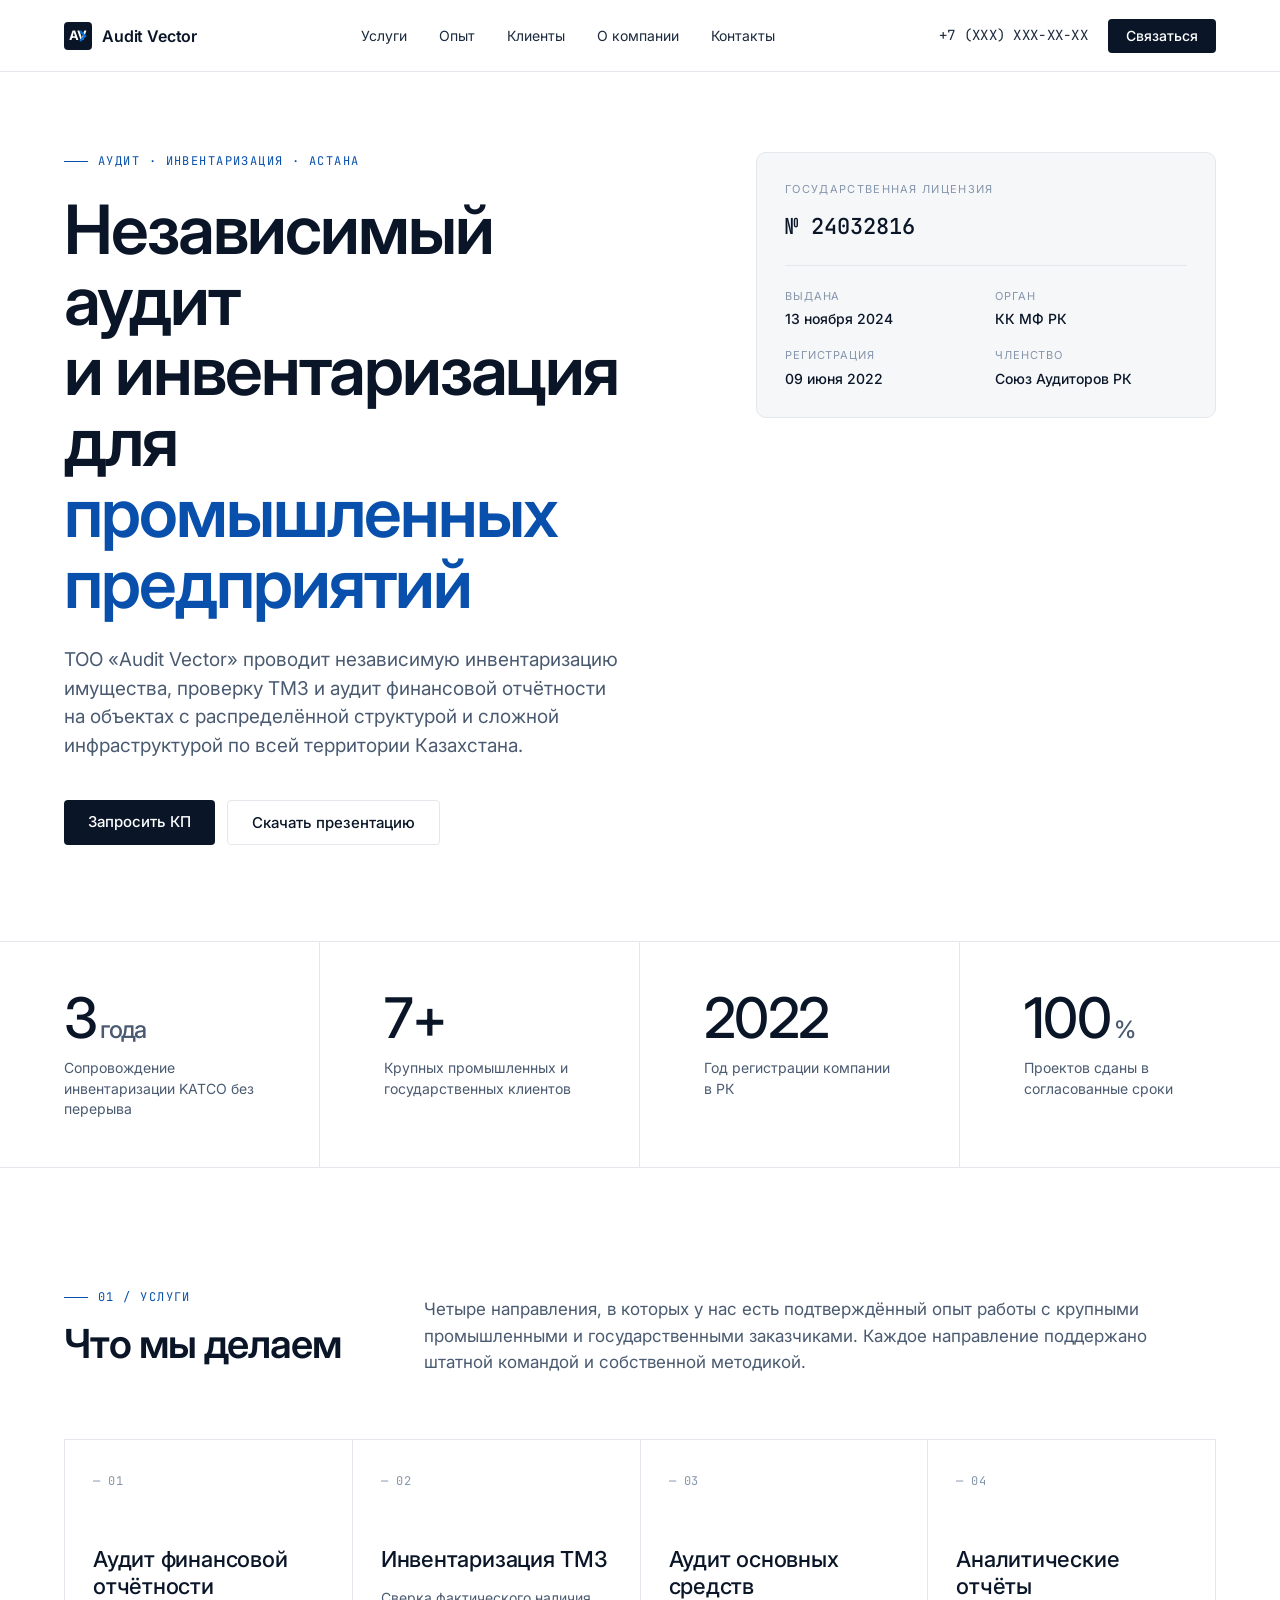
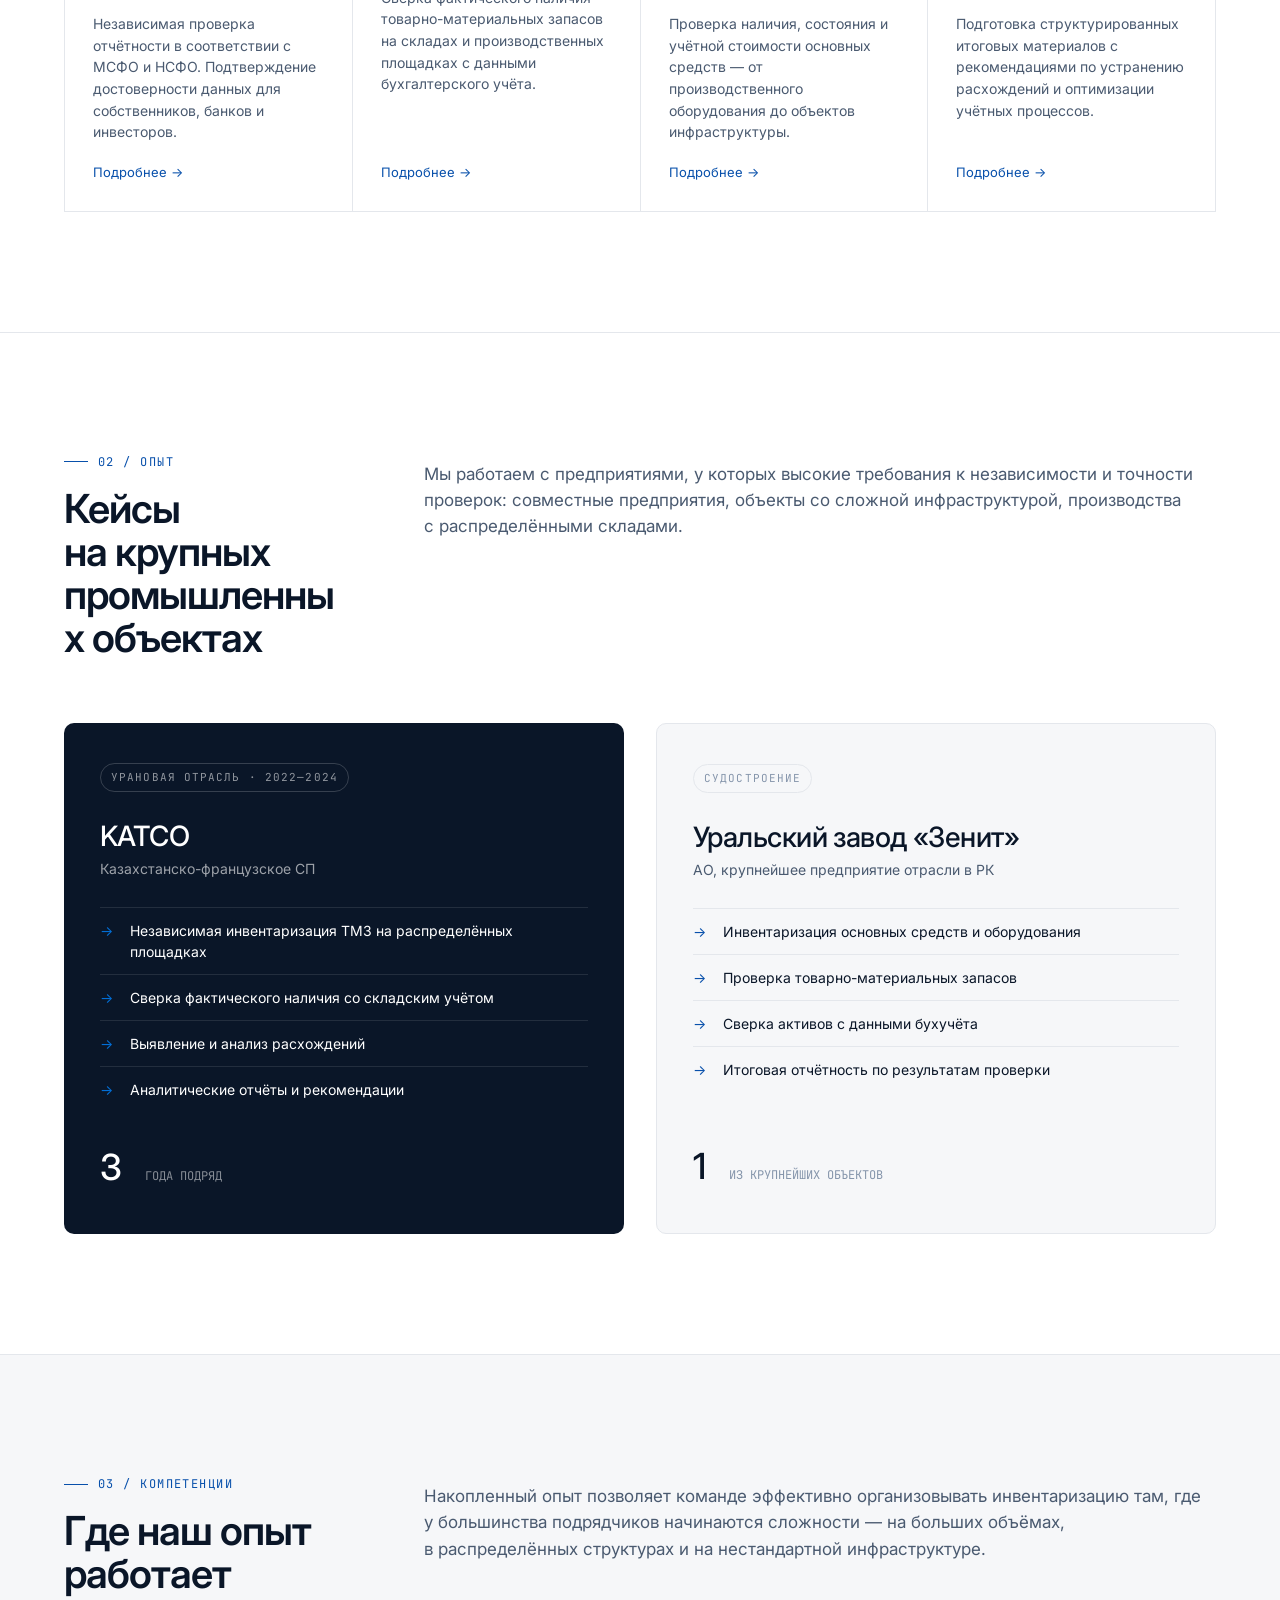
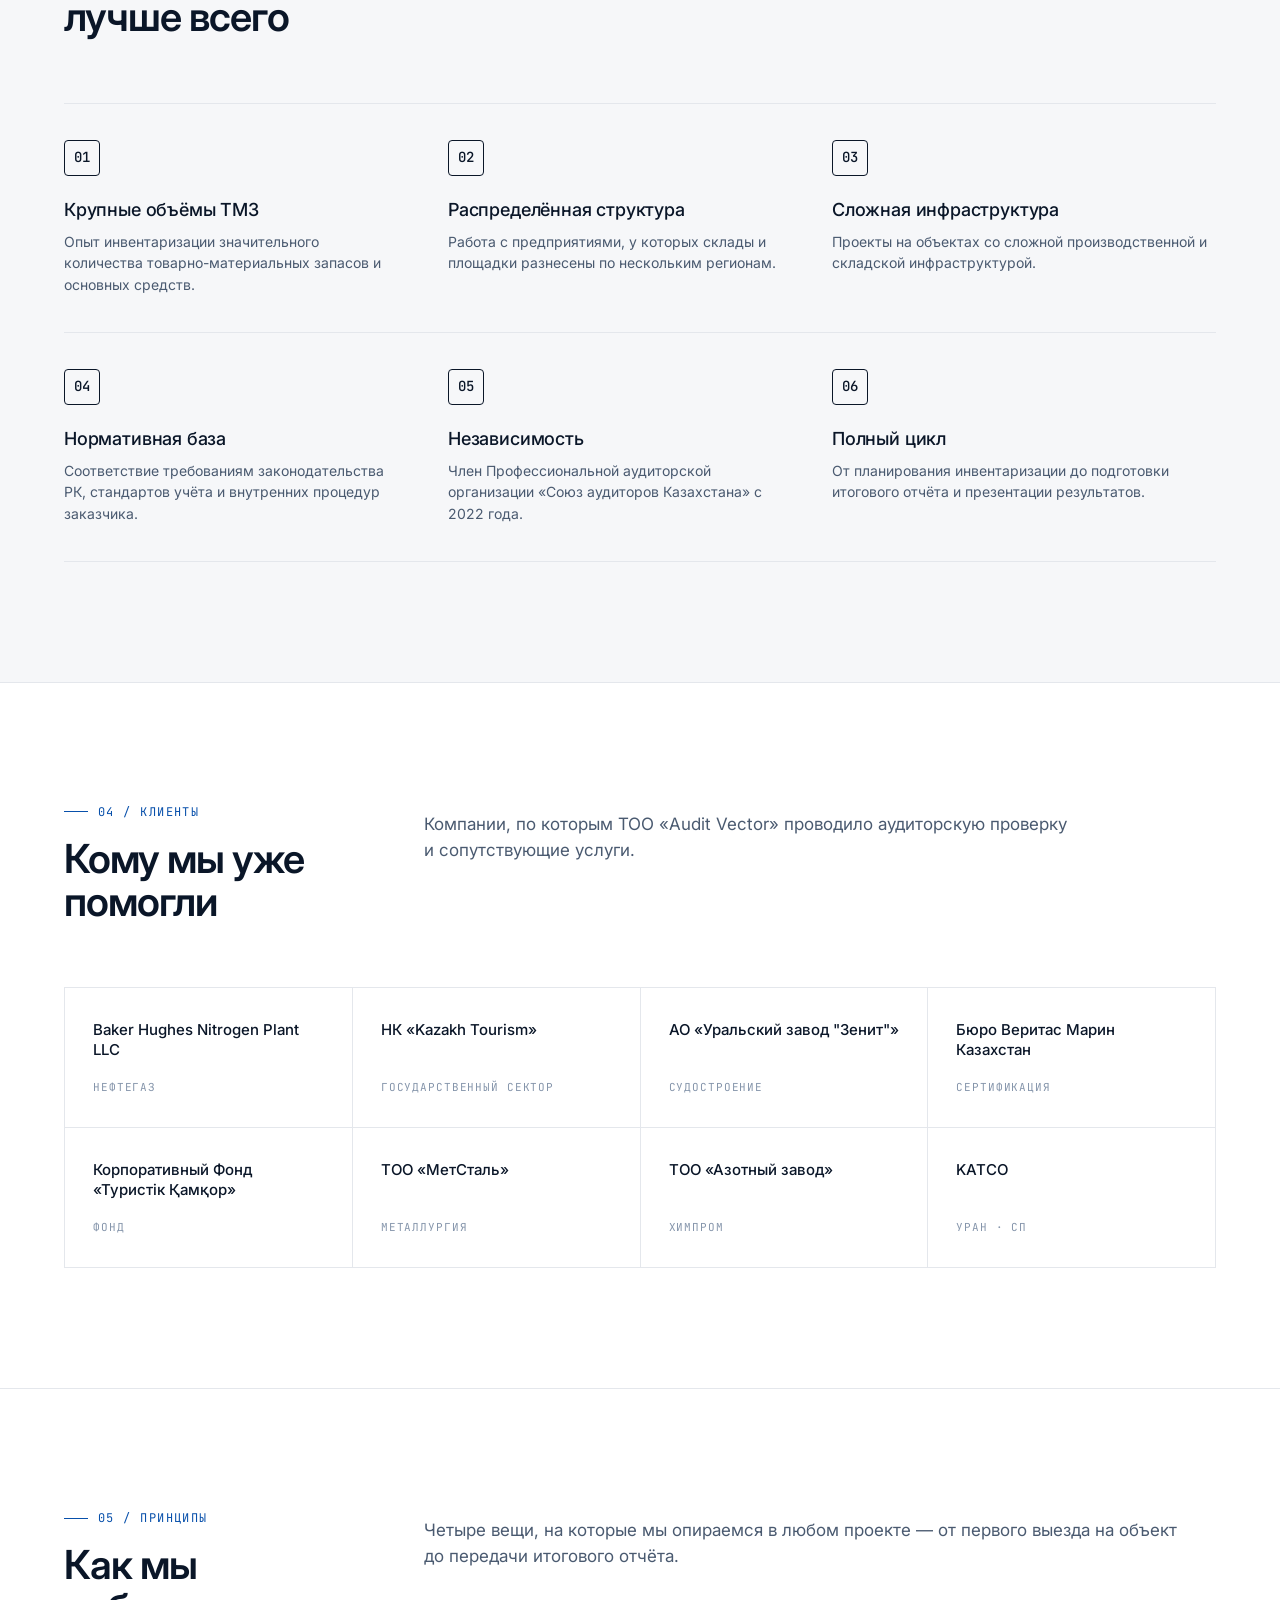
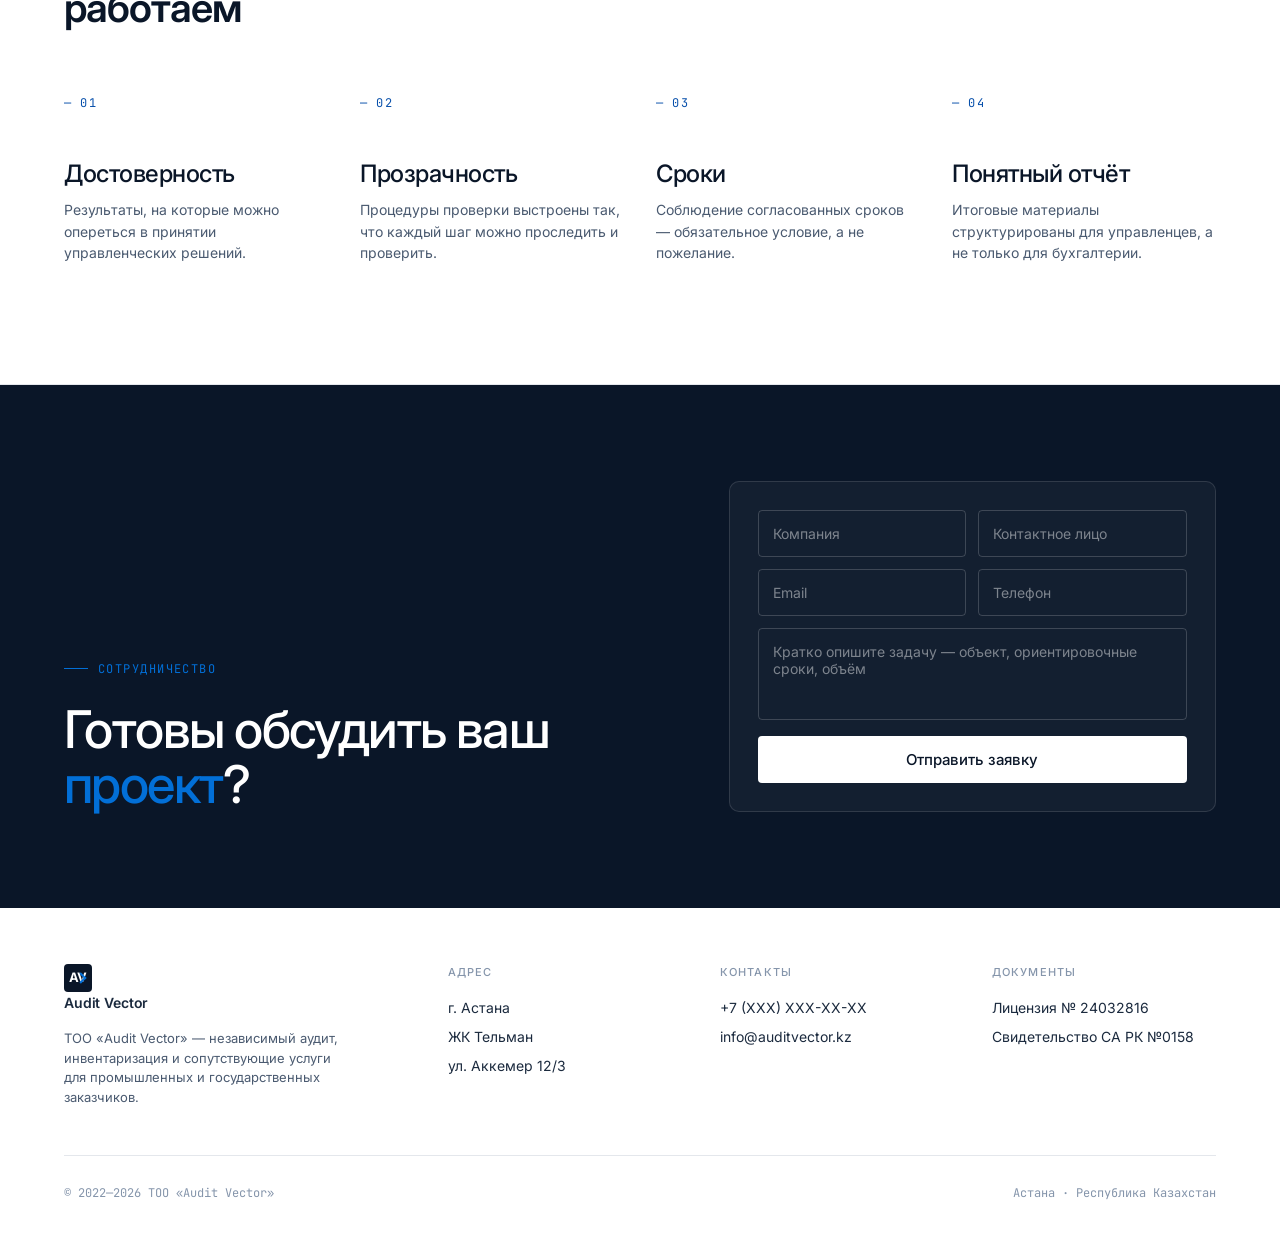
==== commit 36eecb41: "Fix mobile layout: edge-to-edge stats, service card grid structure" ====
--- a/index.html
+++ b/index.html
@@ -69,8 +69,10 @@
 }
 
 .btn-primary {
+  display: inline-block;
   background: var(--ink);
   color: #fff;
+  font-family: 'Inter', sans-serif;
   font-size: 14px;
   font-weight: 500;
   padding: 10px 18px;
@@ -78,12 +80,15 @@
   border: none;
   line-height: 1;
   transition: opacity 0.15s;
+  text-align: center;
 }
 .btn-primary:hover { opacity: 0.85; }
 
 .btn-ghost {
+  display: inline-block;
   background: transparent;
   color: var(--ink);
+  font-family: 'Inter', sans-serif;
   font-size: 14px;
   font-weight: 500;
   padding: 10px 18px;
@@ -91,6 +96,7 @@
   border: 1px solid var(--line);
   line-height: 1;
   transition: border-color 0.15s;
+  text-align: center;
 }
 .btn-ghost:hover { border-color: var(--ink-3); }
 
@@ -102,6 +108,7 @@
   font-size: 16px;
   letter-spacing: -0.01em;
   white-space: nowrap;
+  color: var(--ink);
 }
 .logo .mark {
   width: 28px;
@@ -140,7 +147,6 @@
   top: 0;
   z-index: 100;
 }
-
 .site-nav {
   display: flex;
   gap: 32px;
@@ -148,7 +154,6 @@
   color: var(--ink-2);
 }
 .site-nav a:hover { color: var(--brand); }
-
 .header-right {
   display: flex;
   align-items: center;
@@ -160,7 +165,6 @@
   font-variant-numeric: tabular-nums;
   font-family: 'JetBrains Mono', monospace;
 }
-
 .mobile-burger {
   display: none;
   width: 36px;
@@ -173,12 +177,7 @@
   justify-content: center;
   gap: 4px;
 }
-.mobile-burger span {
-  display: block;
-  width: 16px;
-  height: 1.5px;
-  background: var(--ink);
-}
+.mobile-burger span { display: block; width: 16px; height: 1.5px; background: var(--ink); }
 
 /* ============ HERO ============ */
 .hero {
@@ -188,9 +187,7 @@
   gap: 80px;
   border-bottom: 1px solid var(--line);
 }
-
 .hero-eyebrow { margin-bottom: 24px; }
-
 .hero h1 {
   font-size: 68px;
   line-height: 1.04;
@@ -199,11 +196,7 @@
   margin-bottom: 28px;
   text-wrap: balance;
 }
-.hero h1 em {
-  font-style: normal;
-  color: var(--brand);
-}
-
+.hero h1 em { font-style: normal; color: var(--brand); }
 .hero .lead {
   font-size: 19px;
   line-height: 1.5;
@@ -211,16 +204,9 @@
   max-width: 580px;
   margin-bottom: 40px;
 }
-
-.hero-ctas {
-  display: flex;
-  gap: 12px;
-}
+.hero-ctas { display: flex; gap: 12px; }
 .hero-ctas .btn-primary,
-.hero-ctas .btn-ghost {
-  padding: 14px 24px;
-  font-size: 15px;
-}
+.hero-ctas .btn-ghost { padding: 14px 24px; font-size: 15px; }
 
 /* License card */
 .lic-card {
@@ -250,54 +236,30 @@
   padding-top: 22px;
   border-top: 1px solid var(--line);
 }
-.lic-rows .k {
-  font-size: 11px;
-  color: var(--ink-4);
-  text-transform: uppercase;
-  letter-spacing: 0.08em;
-  margin-bottom: 4px;
-}
-.lic-rows .v {
-  font-size: 14px;
-  color: var(--ink);
-  font-weight: 500;
-}
-
-/* Stats row */
+.lic-rows .k { font-size: 11px; color: var(--ink-4); text-transform: uppercase; letter-spacing: 0.08em; margin-bottom: 4px; }
+.lic-rows .v { font-size: 14px; color: var(--ink); font-weight: 500; }
+
+/* Stats strip — sits BELOW the hero */
 .hero-stats {
-  margin-top: 64px;
-  padding-top: 48px;
-  border-top: 1px solid var(--line);
   display: grid;
   grid-template-columns: repeat(4, 1fr);
-  gap: 48px;
-  grid-column: 1 / -1;
-}
-.stat .n {
-  font-size: 56px;
-  font-weight: 500;
-  letter-spacing: -0.03em;
-  line-height: 1;
-}
-.stat .n .unit {
-  font-size: 24px;
-  color: var(--ink-3);
-  margin-left: 4px;
-}
-.stat .lbl {
-  margin-top: 12px;
-  font-size: 14px;
-  color: var(--ink-3);
-  max-width: 220px;
-  line-height: 1.45;
-}
+  border-bottom: 1px solid var(--line);
+}
+.stat {
+  padding: 48px 64px 48px 0;
+  border-right: 1px solid var(--line);
+  margin-left: 64px;
+}
+.stat:last-child { border-right: none; }
+.stat .n { font-size: 56px; font-weight: 500; letter-spacing: -0.03em; line-height: 1; }
+.stat .n .unit { font-size: 24px; color: var(--ink-3); margin-left: 4px; }
+.stat .lbl { margin-top: 12px; font-size: 14px; color: var(--ink-3); max-width: 220px; line-height: 1.45; }
 
 /* ============ SECTION BASE ============ */
 .section {
   padding: 120px 64px;
   border-bottom: 1px solid var(--line);
 }
-
 .section-head {
   display: grid;
   grid-template-columns: 280px minmax(0, 1fr);
@@ -340,6 +302,7 @@
   color: var(--ink-4);
   letter-spacing: 0.05em;
 }
+.service-card .service-body { flex: 1; display: flex; flex-direction: column; }
 .service-card h3 {
   font-size: 22px;
   font-weight: 500;
@@ -347,12 +310,7 @@
   margin: 56px 0 14px;
   line-height: 1.2;
 }
-.service-card p {
-  font-size: 14px;
-  color: var(--ink-3);
-  line-height: 1.55;
-  flex: 1;
-}
+.service-card p { font-size: 14px; color: var(--ink-3); line-height: 1.55; flex: 1; }
 .service-card .more {
   margin-top: 20px;
   font-size: 13px;
@@ -363,11 +321,7 @@
 }
 
 /* ============ CASES ============ */
-.cases-grid {
-  display: grid;
-  grid-template-columns: 1fr 1fr;
-  gap: 32px;
-}
+.cases-grid { display: grid; grid-template-columns: 1fr 1fr; gap: 32px; }
 .case-card {
   background: var(--ink);
   color: #fff;
@@ -377,11 +331,7 @@
   flex-direction: column;
   min-height: 380px;
 }
-.case-card.light {
-  background: var(--surface);
-  color: var(--ink);
-  border: 1px solid var(--line);
-}
+.case-card.light { background: var(--surface); color: var(--ink); border: 1px solid var(--line); }
 .case-card .tag {
   font-family: 'JetBrains Mono', monospace;
   font-size: 11px;
@@ -394,318 +344,139 @@
   align-self: flex-start;
 }
 .case-card.light .tag { color: var(--ink-4); border-color: var(--line); }
-
-.case-card h3 {
-  font-size: 28px;
-  font-weight: 500;
-  letter-spacing: -0.02em;
-  margin: 28px 0 6px;
-  line-height: 1.15;
-}
-.case-card .sub {
-  font-size: 14px;
-  color: rgba(255,255,255,0.6);
-  margin-bottom: 28px;
-}
+.case-card h3 { font-size: 28px; font-weight: 500; letter-spacing: -0.02em; margin: 28px 0 6px; line-height: 1.15; }
+.case-card .sub { font-size: 14px; color: rgba(255,255,255,0.6); margin-bottom: 28px; }
 .case-card.light .sub { color: var(--ink-3); }
-
-.case-card ul { }
 .case-card li {
-  font-size: 14px;
-  line-height: 1.5;
-  padding: 12px 0;
+  font-size: 14px; line-height: 1.5; padding: 12px 0;
   border-top: 1px solid rgba(255,255,255,0.1);
-  display: grid;
-  grid-template-columns: 22px 1fr;
-  gap: 8px;
+  display: grid; grid-template-columns: 22px 1fr; gap: 8px;
 }
 .case-card.light li { border-top-color: var(--line); }
-.case-card li::before {
-  content: "→";
-  color: var(--brand-2);
-  font-size: 14px;
-}
+.case-card li::before { content: "→"; color: var(--brand-2); font-size: 14px; }
 .case-card.light li::before { color: var(--brand); }
-
 .case-card .meta {
-  margin-top: auto;
-  padding-top: 28px;
-  display: flex;
-  align-items: baseline;
-  gap: 24px;
-  font-family: 'JetBrains Mono', monospace;
-  font-size: 12px;
+  margin-top: auto; padding-top: 28px;
+  display: flex; align-items: baseline; gap: 24px;
+  font-family: 'JetBrains Mono', monospace; font-size: 12px;
   color: rgba(255,255,255,0.5);
 }
 .case-card.light .meta { color: var(--ink-4); }
 .case-card .meta .big {
-  font-family: 'Inter', sans-serif;
-  font-size: 36px;
-  font-weight: 500;
-  color: #fff;
-  letter-spacing: -0.02em;
+  font-family: 'Inter', sans-serif; font-size: 36px; font-weight: 500;
+  color: #fff; letter-spacing: -0.02em;
 }
 .case-card.light .meta .big { color: var(--ink); }
 
 /* ============ COMPETENCIES ============ */
 .comp-section { background: var(--surface); }
-.comp-grid {
-  display: grid;
-  grid-template-columns: repeat(3, 1fr);
-  border-top: 1px solid var(--line);
-}
-.comp-item {
-  padding: 36px 48px 36px 0;
-  border-bottom: 1px solid var(--line);
-}
+.comp-grid { display: grid; grid-template-columns: repeat(3, 1fr); border-top: 1px solid var(--line); }
+.comp-item { padding: 36px 48px 36px 0; border-bottom: 1px solid var(--line); }
 .comp-item:nth-child(3n) { padding-right: 0; }
 .comp-item .ico {
-  width: 36px;
-  height: 36px;
-  border: 1px solid var(--ink);
-  border-radius: 4px;
-  display: grid;
-  place-items: center;
-  margin-bottom: 20px;
-  font-family: 'JetBrains Mono', monospace;
-  font-size: 14px;
-  font-weight: 500;
-}
-.comp-item h4 {
-  font-size: 18px;
-  font-weight: 500;
-  margin-bottom: 8px;
-  letter-spacing: -0.01em;
-}
-.comp-item p {
-  font-size: 14px;
-  color: var(--ink-3);
-  line-height: 1.55;
-}
+  width: 36px; height: 36px; border: 1px solid var(--ink); border-radius: 4px;
+  display: grid; place-items: center; margin-bottom: 20px;
+  font-family: 'JetBrains Mono', monospace; font-size: 14px; font-weight: 500;
+}
+.comp-item h4 { font-size: 18px; font-weight: 500; margin-bottom: 8px; letter-spacing: -0.01em; }
+.comp-item p { font-size: 14px; color: var(--ink-3); line-height: 1.55; }
 
 /* ============ CLIENTS ============ */
 .clients-grid {
-  display: grid;
-  grid-template-columns: repeat(4, 1fr);
-  border-top: 1px solid var(--line);
-  border-left: 1px solid var(--line);
+  display: grid; grid-template-columns: repeat(4, 1fr);
+  border-top: 1px solid var(--line); border-left: 1px solid var(--line);
 }
 .client-cell {
   padding: 32px 28px;
-  border-right: 1px solid var(--line);
-  border-bottom: 1px solid var(--line);
-  min-height: 140px;
-  display: flex;
-  flex-direction: column;
-  justify-content: space-between;
-}
-.client-cell .name {
-  font-size: 15px;
-  font-weight: 500;
-  line-height: 1.35;
-  color: var(--ink);
-}
+  border-right: 1px solid var(--line); border-bottom: 1px solid var(--line);
+  min-height: 140px; display: flex; flex-direction: column; justify-content: space-between;
+}
+.client-cell .name { font-size: 15px; font-weight: 500; line-height: 1.35; color: var(--ink); }
 .client-cell .ind {
-  font-family: 'JetBrains Mono', monospace;
-  font-size: 11px;
-  color: var(--ink-4);
-  text-transform: uppercase;
-  letter-spacing: 0.08em;
-  margin-top: 12px;
+  font-family: 'JetBrains Mono', monospace; font-size: 11px;
+  color: var(--ink-4); text-transform: uppercase; letter-spacing: 0.08em; margin-top: 12px;
 }
 
 /* ============ PRINCIPLES ============ */
-.princ-grid {
-  display: grid;
-  grid-template-columns: repeat(4, 1fr);
-  gap: 32px;
-}
-.princ-item .num {
-  font-family: 'JetBrains Mono', monospace;
-  font-size: 12px;
-  color: var(--brand);
-  letter-spacing: 0.1em;
-}
-.princ-item h4 {
-  font-size: 24px;
-  font-weight: 500;
-  letter-spacing: -0.02em;
-  margin: 48px 0 12px;
-  line-height: 1.15;
-}
-.princ-item p {
-  font-size: 14px;
-  color: var(--ink-3);
-  line-height: 1.55;
-}
+.princ-grid { display: grid; grid-template-columns: repeat(4, 1fr); gap: 32px; }
+.princ-item .num { font-family: 'JetBrains Mono', monospace; font-size: 12px; color: var(--brand); letter-spacing: 0.1em; }
+.princ-item h4 { font-size: 24px; font-weight: 500; letter-spacing: -0.02em; margin: 48px 0 12px; line-height: 1.15; }
+.princ-item p { font-size: 14px; color: var(--ink-3); line-height: 1.55; }
 
 /* ============ CTA ============ */
-.cta-section {
-  background: var(--ink);
-  color: #fff;
-  padding: 96px 64px;
-}
-.cta-inner {
-  display: grid;
-  grid-template-columns: minmax(0, 1.2fr) minmax(0, 1fr);
-  gap: 80px;
-  align-items: end;
-}
+.cta-section { background: var(--ink); color: #fff; padding: 96px 64px; }
+.cta-inner { display: grid; grid-template-columns: minmax(0, 1.2fr) minmax(0, 1fr); gap: 80px; align-items: end; }
 .cta-section .eyebrow { color: var(--brand-2); }
 .cta-section .eyebrow::before { background: var(--brand-2); }
 .cta-inner h2 {
-  font-size: 52px;
-  line-height: 1.06;
-  letter-spacing: -0.03em;
-  font-weight: 500;
-  margin-top: 24px;
-  overflow-wrap: break-word;
+  font-size: 52px; line-height: 1.06; letter-spacing: -0.03em;
+  font-weight: 500; margin-top: 24px; overflow-wrap: break-word;
 }
 .cta-inner h2 em { font-style: normal; color: var(--brand-2); }
-
 .cta-form {
   background: rgba(255,255,255,0.04);
   border: 1px solid rgba(255,255,255,0.12);
-  border-radius: var(--radius-lg);
-  padding: 28px;
-}
-.cta-form .row {
-  display: grid;
-  grid-template-columns: 1fr 1fr;
-  gap: 12px;
-  margin-bottom: 12px;
-}
-.cta-form input,
-.cta-form textarea {
-  width: 100%;
-  background: transparent;
+  border-radius: var(--radius-lg); padding: 28px;
+}
+.cta-form .row { display: grid; grid-template-columns: 1fr 1fr; gap: 12px; margin-bottom: 12px; }
+.cta-form input, .cta-form textarea {
+  width: 100%; background: transparent;
   border: 1px solid rgba(255,255,255,0.18);
-  color: #fff;
-  font-family: 'Inter', sans-serif;
-  font-size: 14px;
-  padding: 14px;
-  border-radius: var(--radius);
-  outline: none;
-  transition: border-color 0.15s;
-}
-.cta-form input:focus,
-.cta-form textarea:focus { border-color: rgba(255,255,255,0.4); }
-.cta-form input::placeholder,
-.cta-form textarea::placeholder { color: rgba(255,255,255,0.45); }
-.cta-form textarea {
-  resize: none;
-  height: 92px;
-  margin-bottom: 16px;
-  display: block;
-}
+  color: #fff; font-family: 'Inter', sans-serif; font-size: 14px;
+  padding: 14px; border-radius: var(--radius); outline: none; transition: border-color 0.15s;
+}
+.cta-form input:focus, .cta-form textarea:focus { border-color: rgba(255,255,255,0.4); }
+.cta-form input::placeholder, .cta-form textarea::placeholder { color: rgba(255,255,255,0.45); }
+.cta-form textarea { resize: none; height: 92px; margin-bottom: 16px; display: block; }
 .cta-form button {
-  width: 100%;
-  background: #fff;
-  color: var(--ink);
-  font-family: 'Inter', sans-serif;
-  font-size: 15px;
-  font-weight: 500;
-  padding: 14px;
-  border-radius: var(--radius);
-  border: none;
-  transition: opacity 0.15s;
+  width: 100%; background: #fff; color: var(--ink);
+  font-family: 'Inter', sans-serif; font-size: 15px; font-weight: 500;
+  padding: 14px; border-radius: var(--radius); border: none; transition: opacity 0.15s;
 }
 .cta-form button:hover { opacity: 0.9; }
 
 /* ============ FOOTER ============ */
-.site-footer {
-  padding: 56px 64px 40px;
-  background: var(--bg);
-}
+.site-footer { padding: 56px 64px 40px; background: var(--bg); }
 .footer-top {
-  display: grid;
-  grid-template-columns: 1.5fr 1fr 1fr 1fr;
-  gap: 48px;
-  padding-bottom: 40px;
-  border-bottom: 1px solid var(--line);
+  display: grid; grid-template-columns: 1.5fr 1fr 1fr 1fr;
+  gap: 48px; padding-bottom: 40px; border-bottom: 1px solid var(--line);
 }
 .footer-col h5 {
-  font-size: 11px;
-  text-transform: uppercase;
-  letter-spacing: 0.1em;
-  color: var(--ink-4);
-  font-weight: 500;
-  margin-bottom: 16px;
-}
-.footer-col p,
-.footer-col a {
-  display: block;
-  font-size: 14px;
-  color: var(--ink-2);
-  margin-bottom: 8px;
+  font-size: 11px; text-transform: uppercase; letter-spacing: 0.1em;
+  color: var(--ink-4); font-weight: 500; margin-bottom: 16px;
+}
+.footer-col p, .footer-col a, .footer-col span {
+  display: block; font-size: 14px; color: var(--ink-2); margin-bottom: 8px;
 }
 .footer-col a:hover { color: var(--brand); }
-.footer-col .tagline {
-  margin-top: 16px;
-  color: var(--ink-3);
-  font-size: 13px;
-  max-width: 320px;
-  line-height: 1.5;
-}
-
+.footer-col .tagline { margin-top: 16px; color: var(--ink-3); font-size: 13px; max-width: 320px; line-height: 1.5; }
 .footer-bot {
-  padding-top: 28px;
-  display: flex;
-  justify-content: space-between;
-  font-size: 12px;
-  color: var(--ink-4);
-  font-family: 'JetBrains Mono', monospace;
-}
-
-/* ============ MOBILE NAV DRAWER ============ */
-.nav-drawer {
-  display: none;
-  position: fixed;
-  inset: 0;
-  z-index: 200;
-}
+  padding-top: 28px; display: flex; justify-content: space-between;
+  font-size: 12px; color: var(--ink-4); font-family: 'JetBrains Mono', monospace;
+}
+
+/* ============ NAV DRAWER ============ */
+.nav-drawer { display: none; position: fixed; inset: 0; z-index: 200; }
 .nav-drawer.open { display: block; }
-.nav-drawer-backdrop {
-  position: absolute;
-  inset: 0;
-  background: rgba(10,22,40,0.5);
-}
+.nav-drawer-backdrop { position: absolute; inset: 0; background: rgba(10,22,40,0.5); }
 .nav-drawer-panel {
-  position: absolute;
-  top: 0;
-  right: 0;
-  bottom: 0;
-  width: 280px;
-  background: var(--bg);
-  padding: 24px 20px;
-  display: flex;
-  flex-direction: column;
-  gap: 8px;
+  position: absolute; top: 0; right: 0; bottom: 0; width: 280px;
+  background: var(--bg); padding: 24px 20px;
+  display: flex; flex-direction: column; gap: 0;
 }
 .nav-drawer-close {
-  align-self: flex-end;
-  width: 36px;
-  height: 36px;
-  border-radius: var(--radius);
-  border: 1px solid var(--line);
-  background: var(--bg);
-  font-size: 18px;
-  color: var(--ink);
-  display: grid;
-  place-items: center;
-  margin-bottom: 16px;
+  align-self: flex-end; width: 36px; height: 36px; border-radius: var(--radius);
+  border: 1px solid var(--line); background: var(--bg);
+  font-size: 18px; color: var(--ink); display: grid; place-items: center; margin-bottom: 16px;
 }
 .nav-drawer-panel a {
-  font-size: 18px;
-  font-weight: 500;
-  color: var(--ink);
-  padding: 12px 0;
-  border-bottom: 1px solid var(--line-2);
+  font-size: 18px; font-weight: 500; color: var(--ink);
+  padding: 14px 0; border-bottom: 1px solid var(--line-2);
 }
 .nav-drawer-panel a:last-of-type { border-bottom: none; }
 .nav-drawer-panel a:hover { color: var(--brand); }
 
-/* ============ RESPONSIVE ============ */
+/* ============ TABLET ============ */
 @media (max-width: 1024px) {
   .site-header { padding: 0 32px; }
   .site-nav { gap: 20px; }
@@ -713,177 +484,156 @@
   .hero { padding: 60px 32px 72px; gap: 48px; }
   .hero h1 { font-size: 52px; }
 
+  .hero-stats .stat { margin-left: 32px; padding: 40px 32px 40px 0; }
+
   .section { padding: 80px 32px; }
   .section-head { grid-template-columns: 220px minmax(0,1fr); gap: 48px; }
 
   .services-grid { grid-template-columns: repeat(2, 1fr); }
-  .hero-stats { grid-template-columns: repeat(2, 1fr); }
   .princ-grid { grid-template-columns: repeat(2, 1fr); }
   .footer-top { grid-template-columns: 1fr 1fr; }
   .site-footer { padding: 40px 32px; }
   .cta-section { padding: 72px 32px; }
 }
 
+/* ============ MOBILE ============ */
 @media (max-width: 768px) {
-  .site-header {
-    height: 56px;
-    padding: 0 20px;
-  }
-  .site-nav,
-  .header-phone,
-  .header-cta { display: none; }
+  /* Header */
+  .site-header { height: 56px; padding: 0 20px; }
+  .site-nav, .header-phone, .header-cta { display: none; }
   .mobile-burger { display: flex; }
 
+  /* Hero — single column */
   .hero {
     padding: 32px 20px 40px;
     grid-template-columns: 1fr;
     gap: 0;
+    border-bottom: none;
   }
-  .hero h1 {
-    font-size: 34px;
-    line-height: 1.08;
-    letter-spacing: -0.025em;
-    margin: 16px 0;
-  }
-  .hero .lead {
-    font-size: 15px;
-    margin-bottom: 24px;
-  }
+  .hero h1 { font-size: 34px; line-height: 1.08; letter-spacing: -0.025em; margin: 16px 0; }
+  .hero .lead { font-size: 15px; margin-bottom: 24px; }
   .hero-ctas { display: grid; gap: 8px; }
   .hero-ctas .btn-primary,
-  .hero-ctas .btn-ghost {
-    padding: 14px 18px;
-    font-size: 15px;
-    text-align: center;
-    width: 100%;
-  }
-
-  .lic-card {
-    margin-top: 28px;
-    padding: 20px;
-  }
+  .hero-ctas .btn-ghost { padding: 14px 18px; font-size: 15px; width: 100%; }
+
+  /* License card */
+  .lic-card { margin-top: 28px; padding: 20px; }
   .lic-card .num { font-size: 18px; }
-  .lic-rows .k,
   .lic-card .lbl { font-size: 10px; }
+  .lic-rows { gap: 16px; margin-top: 16px; padding-top: 16px; }
+  .lic-rows .k { font-size: 10px; }
   .lic-rows .v { font-size: 13px; }
-  .lic-rows { gap: 16px; margin-top: 16px; padding-top: 16px; }
-
+
+  /* Stats strip — edge-to-edge 2×2 grid */
   .hero-stats {
     grid-template-columns: 1fr 1fr;
-    gap: 0;
-    margin-top: 0;
-    padding-top: 0;
-    border-top: none;
     border-top: 1px solid var(--line);
+    border-bottom: 1px solid var(--line);
   }
   .stat {
+    margin-left: 0;
     padding: 24px 20px;
+    border-right: none;
     border-bottom: 1px solid var(--line);
   }
   .stat:nth-child(odd) { border-right: 1px solid var(--line); }
+  .stat:nth-last-child(-n+2) { border-bottom: none; }
   .stat .n { font-size: 36px; }
   .stat .n .unit { font-size: 16px; }
-  .stat .lbl { font-size: 12px; margin-top: 8px; }
-
+  .stat .lbl { font-size: 12px; margin-top: 8px; max-width: none; }
+
+  /* Sections */
   .section { padding: 56px 20px; }
-  .section-head {
-    grid-template-columns: 1fr;
-    gap: 16px;
-    margin-bottom: 28px;
-  }
+  .section-head { grid-template-columns: 1fr; gap: 12px; margin-bottom: 28px; }
   .section-head h2 { font-size: 30px; }
   .section-head .desc { font-size: 14px; padding-top: 0; }
 
-  .services-grid { grid-template-columns: 1fr; }
-  .service-card { min-height: auto; padding: 24px 0; border-right: none; }
-  .service-card h3 { font-size: 18px; margin: 0 0 6px; }
-  .service-card p { font-size: 13px; }
-  .service-card .more { display: none; }
-  /* Mobile services as list */
+  /* Services — list style */
   .services-grid {
+    grid-template-columns: 1fr;
     border-left: none;
-    border-top: none;
+    border-top: 1px solid var(--line);
   }
   .service-card {
-    border-bottom: 1px solid var(--line);
     display: grid;
-    grid-template-columns: 36px 1fr 16px;
+    grid-template-columns: 36px 1fr 20px;
     gap: 16px;
     align-items: start;
     padding: 24px 0;
     border-right: none;
+    border-top: none;
+    border-bottom: 1px solid var(--line);
     min-height: 0;
   }
-  .service-card .num { padding-top: 4px; }
-  .service-card h3 { margin: 0 0 6px; }
+  .service-card .num { font-size: 11px; padding-top: 3px; }
+  .service-card .service-body { flex: none; }
+  .service-card h3 { font-size: 17px; font-weight: 500; margin: 0 0 6px; letter-spacing: -0.01em; }
+  .service-card p { font-size: 13px; }
   .service-card .more {
-    display: block;
-    margin-top: 4px;
-    color: var(--brand);
-    font-size: 16px;
+    font-size: 16px; margin-top: 0; color: var(--brand);
+    display: flex; align-items: flex-start; padding-top: 3px;
   }
 
+  /* Cases */
   .cases-grid { grid-template-columns: 1fr; gap: 16px; }
   .case-card { padding: 28px 24px; min-height: auto; }
   .case-card h3 { font-size: 22px; margin: 18px 0 4px; }
   .case-card .sub { font-size: 13px; margin-bottom: 20px; }
   .case-card li { font-size: 13px; padding: 10px 0; }
   .case-card .meta .big { font-size: 28px; }
-
+  .case-card .meta { font-size: 11px; }
+
+  /* Competencies */
   .comp-grid { grid-template-columns: 1fr; }
   .comp-item {
     padding: 24px 0;
     display: grid;
-    grid-template-columns: 36px 1fr;
+    grid-template-columns: 44px 1fr;
     gap: 16px;
     align-items: start;
   }
+  .comp-item:nth-child(3n) { padding-right: 0; }
   .comp-item .ico { margin-bottom: 0; }
-  .comp-item h4 { font-size: 16px; margin: 4px 0 4px; }
+  .comp-item h4 { font-size: 16px; margin: 2px 0 4px; }
   .comp-item p { font-size: 13px; }
 
+  /* Clients */
   .clients-grid { grid-template-columns: 1fr 1fr; }
   .client-cell { padding: 18px 16px; min-height: 100px; }
   .client-cell .name { font-size: 13px; }
   .client-cell .ind { font-size: 10px; }
 
+  /* Principles */
   .princ-grid { grid-template-columns: 1fr; gap: 0; }
   .princ-item { padding: 24px 0; border-bottom: 1px solid var(--line); }
   .princ-item:last-child { border-bottom: none; }
   .princ-item h4 { font-size: 20px; margin: 16px 0 6px; }
   .princ-item p { font-size: 13px; }
 
+  /* CTA */
   .cta-section { padding: 56px 20px; }
-  .cta-inner {
-    grid-template-columns: 1fr;
-    gap: 32px;
-  }
-  .cta-inner h2 { font-size: 32px; margin-top: 12px; }
+  .cta-inner { grid-template-columns: 1fr; gap: 28px; align-items: start; }
+  .cta-inner h2 { font-size: 30px; margin-top: 12px; }
   .cta-form { padding: 0; background: transparent; border: none; border-radius: 0; }
-  .cta-form .row { grid-template-columns: 1fr; gap: 8px; }
-  .cta-form input,
-  .cta-form textarea { padding: 12px 14px; margin-bottom: 8px; }
-  .cta-form textarea { height: 80px; }
-
+  .cta-form .row { grid-template-columns: 1fr; gap: 0; margin-bottom: 0; }
+  .cta-form input, .cta-form textarea { padding: 13px 14px; margin-bottom: 10px; }
+  .cta-form textarea { height: 80px; margin-bottom: 10px; }
+  .cta-form button { margin-top: 4px; }
+
+  /* Footer */
   .site-footer { padding: 32px 20px 24px; }
-  .footer-top { grid-template-columns: 1fr; gap: 0; }
+  .footer-top { grid-template-columns: 1fr; gap: 0; padding-bottom: 0; border-bottom: none; }
   .footer-col { padding: 16px 0; border-bottom: 1px solid var(--line); }
   .footer-col:last-child { border-bottom: none; }
   .footer-col h5 { font-size: 10px; margin-bottom: 10px; }
-  .footer-col p,
-  .footer-col a { font-size: 13px; }
-  .footer-bot {
-    flex-direction: column;
-    gap: 4px;
-    font-size: 10px;
-    padding-top: 16px;
-  }
+  .footer-col p, .footer-col a, .footer-col span { font-size: 13px; }
+  .footer-bot { flex-direction: column; gap: 4px; font-size: 10px; padding-top: 16px; }
 }
 </style>
 </head>
 <body>
 
-<!-- ====== NAV DRAWER (MOBILE) ====== -->
+<!-- NAV DRAWER (MOBILE) -->
 <div class="nav-drawer" id="navDrawer" aria-hidden="true">
   <div class="nav-drawer-backdrop" id="drawerBackdrop"></div>
   <nav class="nav-drawer-panel">
@@ -896,13 +646,12 @@
   </nav>
 </div>
 
-<!-- ====== HEADER ====== -->
+<!-- HEADER -->
 <header class="site-header">
   <a href="/" class="logo" aria-label="Audit Vector — на главную">
     <div class="mark" aria-hidden="true">AV</div>
     <span>Audit Vector</span>
   </a>
-
   <nav class="site-nav" aria-label="Основная навигация">
     <a href="#services">Услуги</a>
     <a href="#cases">Опыт</a>
@@ -910,7 +659,6 @@
     <a href="#about">О компании</a>
     <a href="#contact">Контакты</a>
   </nav>
-
   <div class="header-right">
     <span class="header-phone mono">+7 (XXX) XXX-XX-XX</span>
     <a href="#contact" class="btn-primary header-cta">Связаться</a>
@@ -920,7 +668,7 @@
   </div>
 </header>
 
-<!-- ====== HERO ====== -->
+<!-- HERO -->
 <section class="hero">
   <div class="hero-main">
     <div class="eyebrow hero-eyebrow">Аудит · Инвентаризация · Астана</div>
@@ -931,51 +679,39 @@
       <button class="btn-ghost">Скачать презентацию</button>
     </div>
   </div>
-
   <aside class="lic-card" aria-label="Государственная лицензия">
     <div class="lbl">Государственная лицензия</div>
     <div class="num">№&nbsp;24032816</div>
     <div class="lic-rows">
-      <div>
-        <div class="k">Выдана</div>
-        <div class="v">13 ноября 2024</div>
-      </div>
-      <div>
-        <div class="k">Орган</div>
-        <div class="v">КК МФ РК</div>
-      </div>
-      <div>
-        <div class="k">Регистрация</div>
-        <div class="v">09 июня 2022</div>
-      </div>
-      <div>
-        <div class="k">Членство</div>
-        <div class="v">Союз Аудиторов&nbsp;РК</div>
-      </div>
+      <div><div class="k">Выдана</div><div class="v">13 ноября 2024</div></div>
+      <div><div class="k">Орган</div><div class="v">КК МФ РК</div></div>
+      <div><div class="k">Регистрация</div><div class="v">09 июня 2022</div></div>
+      <div><div class="k">Членство</div><div class="v">Союз Аудиторов&nbsp;РК</div></div>
     </div>
   </aside>
-
-  <div class="hero-stats">
-    <div class="stat">
-      <div class="n">3<span class="unit">года</span></div>
-      <div class="lbl">Сопровождение инвентаризации KATCO без перерыва</div>
-    </div>
-    <div class="stat">
-      <div class="n">7+</div>
-      <div class="lbl">Крупных промышленных и государственных клиентов</div>
-    </div>
-    <div class="stat">
-      <div class="n">2022</div>
-      <div class="lbl">Год регистрации компании в РК</div>
-    </div>
-    <div class="stat">
-      <div class="n">100<span class="unit">%</span></div>
-      <div class="lbl">Проектов сданы в согласованные сроки</div>
-    </div>
-  </div>
 </section>
 
-<!-- ====== SERVICES ====== -->
+<!-- STATS STRIP -->
+<div class="hero-stats">
+  <div class="stat">
+    <div class="n">3<span class="unit">года</span></div>
+    <div class="lbl">Сопровождение инвентаризации KATCO без перерыва</div>
+  </div>
+  <div class="stat">
+    <div class="n">7+</div>
+    <div class="lbl">Крупных промышленных и государственных клиентов</div>
+  </div>
+  <div class="stat">
+    <div class="n">2022</div>
+    <div class="lbl">Год регистрации компании в РК</div>
+  </div>
+  <div class="stat">
+    <div class="n">100<span class="unit">%</span></div>
+    <div class="lbl">Проектов сданы в согласованные сроки</div>
+  </div>
+</div>
+
+<!-- SERVICES -->
 <section class="section" id="services">
   <div class="section-head">
     <div>
@@ -987,32 +723,40 @@
   <div class="services-grid">
     <div class="service-card">
       <div class="num">— 01</div>
-      <h3>Аудит финансовой отчётности</h3>
-      <p>Независимая проверка отчётности в соответствии с МСФО и НСФО. Подтверждение достоверности данных для собственников, банков и инвесторов.</p>
+      <div class="service-body">
+        <h3>Аудит финансовой отчётности</h3>
+        <p>Независимая проверка отчётности в соответствии с МСФО и НСФО. Подтверждение достоверности данных для собственников, банков и инвесторов.</p>
+      </div>
       <div class="more">Подробнее →</div>
     </div>
     <div class="service-card">
       <div class="num">— 02</div>
-      <h3>Инвентаризация ТМЗ</h3>
-      <p>Сверка фактического наличия товарно-материальных запасов на складах и производственных площадках с данными бухгалтерского учёта.</p>
+      <div class="service-body">
+        <h3>Инвентаризация ТМЗ</h3>
+        <p>Сверка фактического наличия товарно-материальных запасов на складах и производственных площадках с данными бухгалтерского учёта.</p>
+      </div>
       <div class="more">Подробнее →</div>
     </div>
     <div class="service-card">
       <div class="num">— 03</div>
-      <h3>Аудит основных средств</h3>
-      <p>Проверка наличия, состояния и учётной стоимости основных средств — от производственного оборудования до объектов инфраструктуры.</p>
+      <div class="service-body">
+        <h3>Аудит основных средств</h3>
+        <p>Проверка наличия, состояния и учётной стоимости основных средств — от производственного оборудования до объектов инфраструктуры.</p>
+      </div>
       <div class="more">Подробнее →</div>
     </div>
     <div class="service-card">
       <div class="num">— 04</div>
-      <h3>Аналитические отчёты</h3>
-      <p>Подготовка структурированных итоговых материалов с рекомендациями по устранению расхождений и оптимизации учётных процессов.</p>
+      <div class="service-body">
+        <h3>Аналитические отчёты</h3>
+        <p>Подготовка структурированных итоговых материалов с рекомендациями по устранению расхождений и оптимизации учётных процессов.</p>
+      </div>
       <div class="more">Подробнее →</div>
     </div>
   </div>
 </section>
 
-<!-- ====== CASES ====== -->
+<!-- CASES -->
 <section class="section" id="cases">
   <div class="section-head">
     <div>
@@ -1032,10 +776,7 @@
         <li><span>Выявление и анализ расхождений</span></li>
         <li><span>Аналитические отчёты и рекомендации</span></li>
       </ul>
-      <div class="meta">
-        <span class="big">3</span>
-        <span>ГОДА ПОДРЯД</span>
-      </div>
+      <div class="meta"><span class="big">3</span><span>ГОДА ПОДРЯД</span></div>
     </article>
     <article class="case-card light">
       <span class="tag">Судостроение</span>
@@ -1047,15 +788,12 @@
         <li><span>Сверка активов с данными бухучёта</span></li>
         <li><span>Итоговая отчётность по результатам проверки</span></li>
       </ul>
-      <div class="meta">
-        <span class="big">1</span>
-        <span>ИЗ КРУПНЕЙШИХ ОБЪЕКТОВ</span>
-      </div>
+      <div class="meta"><span class="big">1</span><span>ИЗ КРУПНЕЙШИХ ОБЪЕКТОВ</span></div>
     </article>
   </div>
 </section>
 
-<!-- ====== COMPETENCIES ====== -->
+<!-- COMPETENCIES -->
 <section class="section comp-section">
   <div class="section-head">
     <div>
@@ -1067,38 +805,32 @@
   <div class="comp-grid">
     <div class="comp-item">
       <div class="ico" aria-hidden="true">01</div>
-      <h4>Крупные объёмы ТМЗ</h4>
-      <p>Опыт инвентаризации значительного количества товарно-материальных запасов и основных средств.</p>
+      <div><h4>Крупные объёмы ТМЗ</h4><p>Опыт инвентаризации значительного количества товарно-материальных запасов и основных средств.</p></div>
     </div>
     <div class="comp-item">
       <div class="ico" aria-hidden="true">02</div>
-      <h4>Распределённая структура</h4>
-      <p>Работа с предприятиями, у которых склады и площадки разнесены по нескольким регионам.</p>
+      <div><h4>Распределённая структура</h4><p>Работа с предприятиями, у которых склады и площадки разнесены по нескольким регионам.</p></div>
     </div>
     <div class="comp-item">
       <div class="ico" aria-hidden="true">03</div>
-      <h4>Сложная инфраструктура</h4>
-      <p>Проекты на объектах со сложной производственной и складской инфраструктурой.</p>
+      <div><h4>Сложная инфраструктура</h4><p>Проекты на объектах со сложной производственной и складской инфраструктурой.</p></div>
     </div>
     <div class="comp-item">
       <div class="ico" aria-hidden="true">04</div>
-      <h4>Нормативная база</h4>
-      <p>Соответствие требованиям законодательства РК, стандартов учёта и внутренних процедур заказчика.</p>
+      <div><h4>Нормативная база</h4><p>Соответствие требованиям законодательства РК, стандартов учёта и внутренних процедур заказчика.</p></div>
     </div>
     <div class="comp-item">
       <div class="ico" aria-hidden="true">05</div>
-      <h4>Независимость</h4>
-      <p>Член Профессиональной аудиторской организации «Союз аудиторов Казахстана» с 2022 года.</p>
+      <div><h4>Независимость</h4><p>Член Профессиональной аудиторской организации «Союз аудиторов Казахстана» с 2022 года.</p></div>
     </div>
     <div class="comp-item">
       <div class="ico" aria-hidden="true">06</div>
-      <h4>Полный цикл</h4>
-      <p>От планирования инвентаризации до подготовки итогового отчёта и презентации результатов.</p>
+      <div><h4>Полный цикл</h4><p>От планирования инвентаризации до подготовки итогового отчёта и презентации результатов.</p></div>
     </div>
   </div>
 </section>
 
-<!-- ====== CLIENTS ====== -->
+<!-- CLIENTS -->
 <section class="section" id="clients">
   <div class="section-head">
     <div>
@@ -1108,42 +840,18 @@
     <p class="desc">Компании, по&nbsp;которым ТОО «Audit Vector» проводило аудиторскую проверку и&nbsp;сопутствующие услуги.</p>
   </div>
   <div class="clients-grid">
-    <div class="client-cell">
-      <div class="name">Baker Hughes Nitrogen Plant LLC</div>
-      <div class="ind">Нефтегаз</div>
-    </div>
-    <div class="client-cell">
-      <div class="name">НК «Kazakh Tourism»</div>
-      <div class="ind">Государственный сектор</div>
-    </div>
-    <div class="client-cell">
-      <div class="name">АО «Уральский завод "Зенит"»</div>
-      <div class="ind">Судостроение</div>
-    </div>
-    <div class="client-cell">
-      <div class="name">Бюро Веритас Марин Казахстан</div>
-      <div class="ind">Сертификация</div>
-    </div>
-    <div class="client-cell">
-      <div class="name">Корпоративный Фонд «Туристік Қамқор»</div>
-      <div class="ind">Фонд</div>
-    </div>
-    <div class="client-cell">
-      <div class="name">ТОО «МетСталь»</div>
-      <div class="ind">Металлургия</div>
-    </div>
-    <div class="client-cell">
-      <div class="name">ТОО «Азотный завод»</div>
-      <div class="ind">Химпром</div>
-    </div>
-    <div class="client-cell">
-      <div class="name">KATCO</div>
-      <div class="ind">Уран · СП</div>
-    </div>
+    <div class="client-cell"><div class="name">Baker Hughes Nitrogen Plant LLC</div><div class="ind">Нефтегаз</div></div>
+    <div class="client-cell"><div class="name">НК «Kazakh Tourism»</div><div class="ind">Государственный сектор</div></div>
+    <div class="client-cell"><div class="name">АО «Уральский завод "Зенит"»</div><div class="ind">Судостроение</div></div>
+    <div class="client-cell"><div class="name">Бюро Веритас Марин Казахстан</div><div class="ind">Сертификация</div></div>
+    <div class="client-cell"><div class="name">Корпоративный Фонд «Туристік Қамқор»</div><div class="ind">Фонд</div></div>
+    <div class="client-cell"><div class="name">ТОО «МетСталь»</div><div class="ind">Металлургия</div></div>
+    <div class="client-cell"><div class="name">ТОО «Азотный завод»</div><div class="ind">Химпром</div></div>
+    <div class="client-cell"><div class="name">KATCO</div><div class="ind">Уран · СП</div></div>
   </div>
 </section>
 
-<!-- ====== PRINCIPLES ====== -->
+<!-- PRINCIPLES -->
 <section class="section" id="about">
   <div class="section-head">
     <div>
@@ -1176,7 +884,7 @@
   </div>
 </section>
 
-<!-- ====== CTA ====== -->
+<!-- CTA -->
 <section class="cta-section" id="contact">
   <div class="cta-inner">
     <div>
@@ -1198,21 +906,16 @@
   </div>
 </section>
 
-<!-- ====== FOOTER ====== -->
+<!-- FOOTER -->
 <footer class="site-footer">
   <div class="footer-top">
     <div class="footer-col">
-      <a href="/" class="logo" aria-label="Audit Vector">
-        <div class="mark" aria-hidden="true">AV</div>
-        <span>Audit Vector</span>
-      </a>
+      <a href="/" class="logo"><div class="mark" aria-hidden="true">AV</div><span>Audit Vector</span></a>
       <p class="tagline">ТОО «Audit Vector» — независимый аудит, инвентаризация и&nbsp;сопутствующие услуги для&nbsp;промышленных и&nbsp;государственных заказчиков.</p>
     </div>
     <div class="footer-col">
       <h5>Адрес</h5>
-      <p>г. Астана</p>
-      <p>ЖК Тельман</p>
-      <p>ул. Аккемер 12/3</p>
+      <p>г. Астана</p><p>ЖК Тельман</p><p>ул. Аккемер 12/3</p>
     </div>
     <div class="footer-col">
       <h5>Контакты</h5>
@@ -1232,7 +935,6 @@
 </footer>
 
 <script>
-  // Mobile nav drawer
   const drawer = document.getElementById('navDrawer');
   const burger = document.getElementById('burgerBtn');
   const close  = document.getElementById('drawerClose');
@@ -1256,7 +958,6 @@
   backdrop.addEventListener('click', closeDrawer);
   drawer.querySelectorAll('a').forEach(a => a.addEventListener('click', closeDrawer));
 
-  // Contact form
   document.querySelector('.cta-form').addEventListener('submit', function(e) {
     e.preventDefault();
     const btn = this.querySelector('button[type="submit"]');
